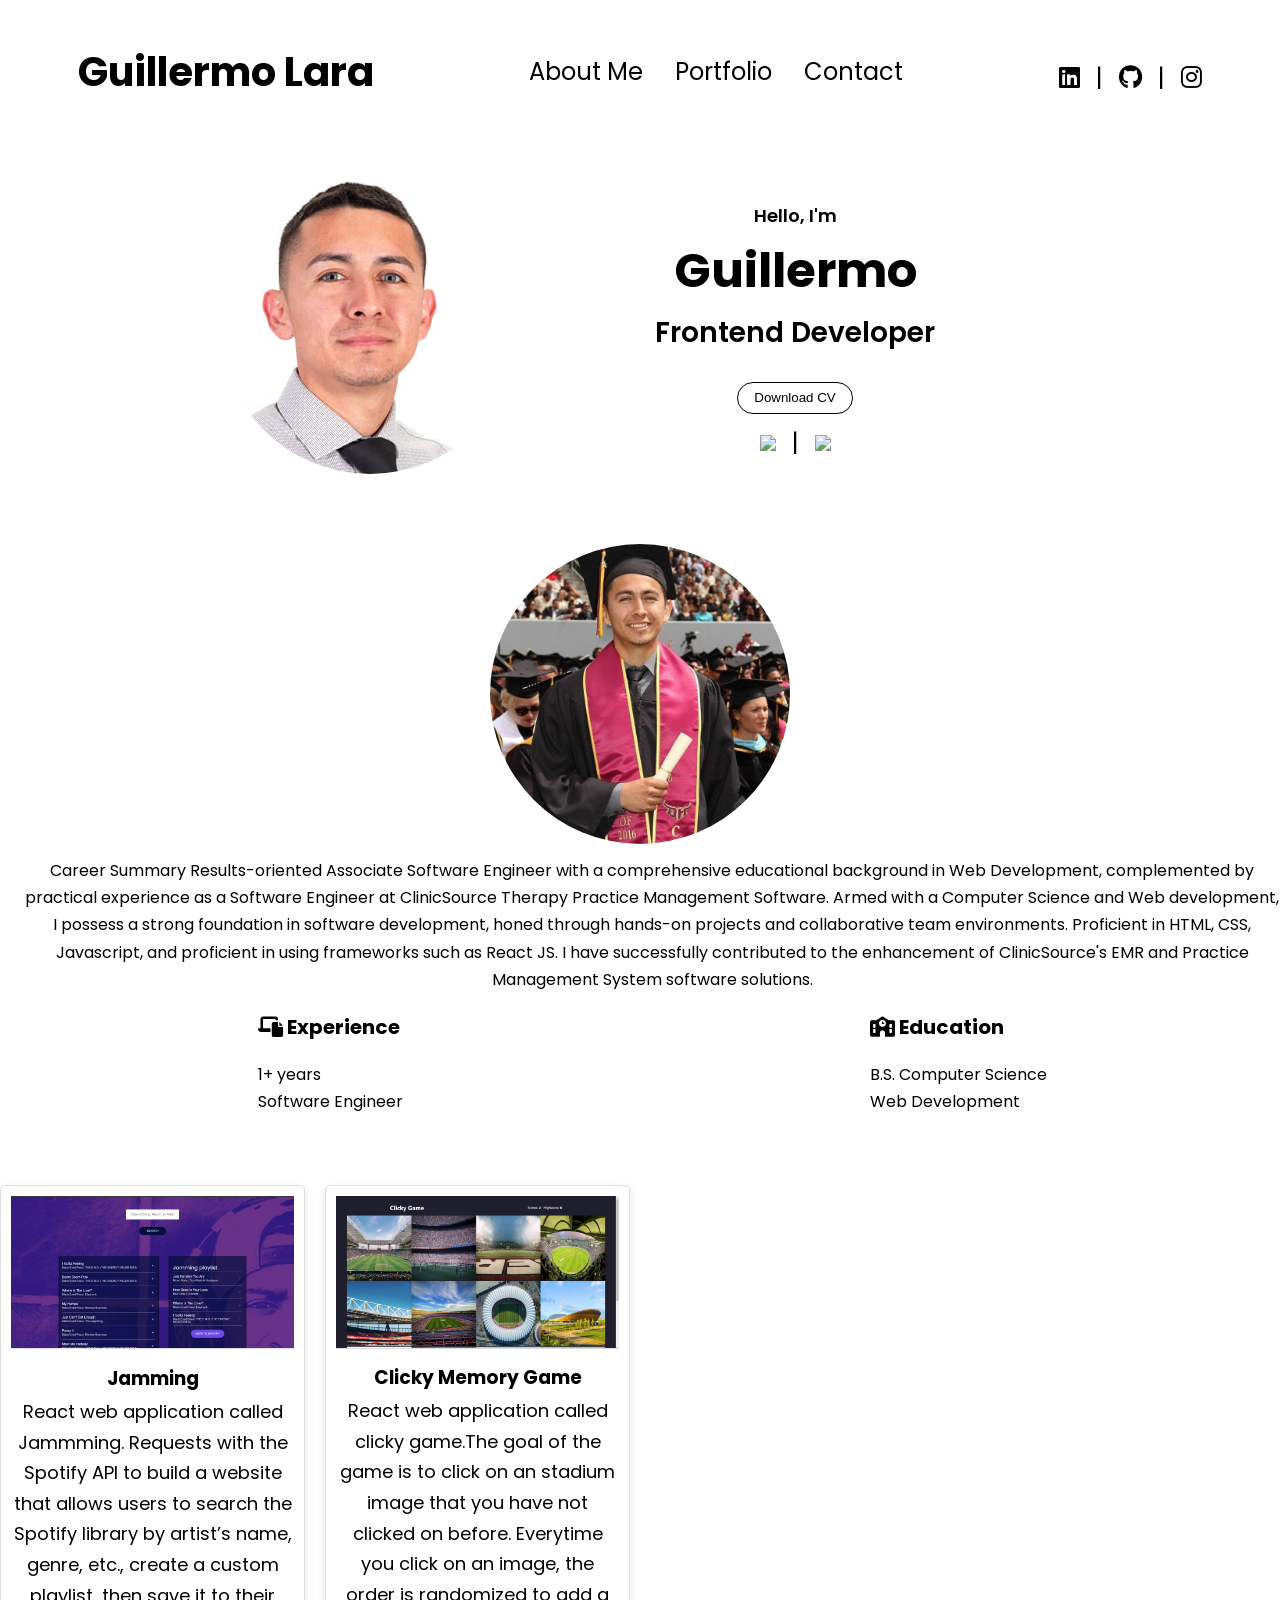
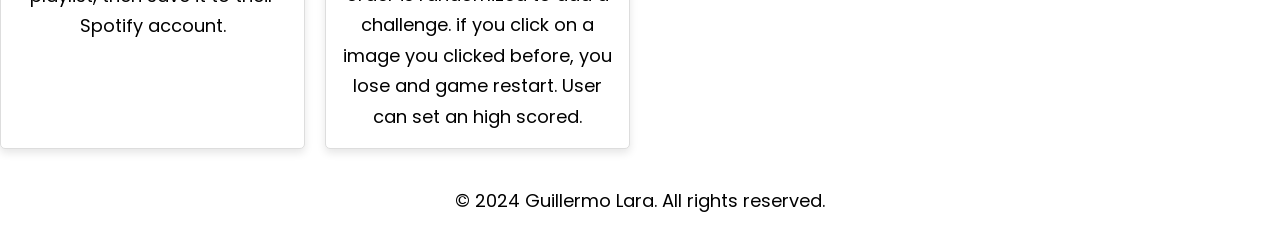
==== index.html @ 1281db56 "added portfolio page to index" ====
<!doctype html>
<html lang="en">
  <head>
    <meta charset="UTF-8" />
    <meta name="viewport" content="width=device-width, initial-scale=1.0" />
    <link rel="preconnect" href="https://fonts.googleapis.com" />
    <link rel="preconnect" href="https://fonts.gstatic.com" crossorigin />
    <link
      href="https://fonts.googleapis.com/css2?family=Poppins:wght@300;400;600;700&display=swap"
      rel="stylesheet"
    />
    <link
      rel="stylesheet"
      href="https://cdnjs.cloudflare.com/ajax/libs/font-awesome/6.7.2/css/all.min.css"
    />

    <link
      href="https://fonts.googleapis.com/css?family=Great+Vibes&display=swap"
      rel="stylesheet"
    />
    <link rel="stylesheet" href="/style.css" />
    <title>Document</title>
  </head>
  <body>
    <nav id="desktop-nav">
      <div class="navbar-brand">
        <a href="index.html"> Guillermo Lara </a>
      </div>

      <ul class="nav-links">
        <li>
          <a href="/aboutme.html">About Me</a>
        </li>
        <li>
          <a href="/portfolio.html">Portfolio</a>
        </li>
        <li>
          <a href="/contact.html">Contact</a>
        </li>
      </ul>
      <div class="social-icons">
        <a href="https://www.linkedin.com/in/grlara9/">
          <i class="fa-brands fa-linkedin"></i>
        </a>
        |
        <a href="https://github.com/grlara9">
          <i class="fa-brands fa-github"></i>
        </a>
        |
        <a href="https://www.instagram.com/grlara9/">
          <i class="fa-brands fa-instagram"></i>
        </a>
      </div>
    </nav>
    <!-- Hamburger Menu -->
    <nav id="hamburger-nav">
      <div class="navbar-brand">Guillermo Lara</div>
      <div class="hamburger-menu">
        <div type="button" class="hamburger-icon" id="menu-btn">
          <span></span>
          <span></span>
          <span></span>
        </div>
        <ul class="menu-links" id="menu">
          <li>
            <a href="/aboutme.html">About Me</a>
          </li>
          <li>
            <a href="/portfolio.html">Portfolio</a>
          </li>
          <li>
            <a href="/contact.html">Contact</a>
          </li>
        </ul>
      </div>
    </nav>
    <section class="container-grid-col">
      <div class="profile">
        <img src="./images/guillermo.jpg" alt="memo" />
      </div>
      <div class="section__text">
        <p class="section__text__p1">Hello, I'm</p>
        <h1 class="title">Guillermo</h1>
        <p class="section__text__p2">Frontend Developer</p>
        <div class="btn-container">
          <button
            class="btn btn-dark-outline"
            onclick="
              window.open('./assets/Guillermo Lara_Software Engineer (1).pdf')
            "
          >
            Download CV
          </button>
        </div>
        <div class="social-icons">
          <a href="https://www.linkedin.com/in/grlara9/">
            <img
              src="https://img.icons8.com/color/48/000000/linkedin-circled--v1.png"
            />
          </a>
          |
          <a href="https://github.com/grlara9">
            <img src="https://img.icons8.com/color/48/000000/github--v1.png" />
          </a>
        </div>
      </div>
    </section>
    <section id="aboutme">
      <div class="profile">
        <img src="/images/guillermo2.jpg" alt="my profile picture" />
      </div>

      <div class="detail-container">
        <div class="box-text">
          <p class="text-sm">
            Career Summary Results-oriented Associate Software Engineer with a
            comprehensive educational background in Web Development,
            complemented by practical experience as a Software Engineer at
            ClinicSource Therapy Practice Management Software. Armed with a
            Computer Science and Web development, I possess a strong foundation
            in software development, honed through hands-on projects and
            collaborative team environments. Proficient in HTML, CSS,
            Javascript, and proficient in using frameworks such as React JS. I
            have successfully contributed to the enhancement of ClinicSource's
            EMR and Practice Management System software solutions.<br />
          </p>
        </div>
        <div class="about-containers">
          <div class="details-container">
            <h3 class="text-md">
              <i class="fa-solid fa-laptop-file"></i>&nbsp;Experience
            </h3>
            <p class="text-sm">1+ years <br />Software Engineer</p>
          </div>
          <div class="details-container">
            <h3 class="text-md">
              <i class="fa-solid fa-school"></i>&nbsp;Education
            </h3>
            <p class="text-sm">B.S. Computer Science<br />Web Development</p>
          </div>
        </div>
      </div>
    </section>
    <section id="portfolio">
      <div class="project-grid-col">
        <div class="project">
          <a href="https://jamming-musicplayer.netlify.app/"
            ><img src="./images/jamming.png" alt="Project 1 Image"
          /></a>
          <h3>Jamming</h3>
          <p>
            React web application called Jammming. Requests with the Spotify API
            to build a website that allows users to search the Spotify library
            by artist’s name, genre, etc., create a custom playlist, then save
            it to their Spotify account.
          </p>
        </div>
        <div class="project">
          <a href="https://stadium-clicky-game.netlify.app/"
            ><img src="./images/clicky game.png" alt="Project 2 Image"
          /></a>
          <h3>Clicky Memory Game</h3>
          <p>
            React web application called clicky game.The goal of the game is to
            click on an stadium image that you have not clicked on before.
            Everytime you click on an image, the order is randomized to add a
            challenge. if you click on a image you clicked before, you lose and
            game restart. User can set an high scored.
          </p>
        </div>
      </div>
    </section>
    <section id="contact"></section>

    <footer class="footer">
      <div class="footer-container">
        <p>© 2024 Guillermo Lara. All rights reserved.</p>
      </div>
    </footer>

    <script src="/javascript/scripts.js"></script>
  </body>
</html>
---- style.css ----
@import url("https://fonts.googleapis.com/css2?family=Open+Sans:wght@400;600;700&display=swap");

:root {
  --color-primary: #006241;
  --color-secondary: #d50032;
  --color-extra: #d4e9e2;
}

* {
  box-sizing: border-box;
  margin: 0;
  padding: 0;
}

html,
body {
  font-family: "Poppins", sans-serif;
  line-height: 1.4;
  color: #000;
  height: 100%;
}

a {
  color: #000;
}

ul {
  list-style: none;
}

p {
  margin: 5px 0;
  line-height: 1.7;
  font-size: 18px;
}

section a {
  color: #fff;
}

/* Navbar */
nav {
  display: flex;
  justify-content: space-around;
  align-items: center;
  height: 16vh;
}

.navbar-brand {
  font-weight: bold;
  font-size: 2.5rem;
}

.nav-links {
  display: flex;
  align-items: center;
  gap: 2rem;
  font-size: 1.5rem;
}

a {
  text-decoration: none;
}

a:hover {
  color: var(--color-primary);
}

.social-icons {
  font-size: 1.5rem;
  gap: 1rem;
}

/*Hamburger menu*/
#hamburger-nav {
  display: none;
}

.hamburger-menu {
  position: relative;
  display: inline-block;
}

.hamburger-icon {
  display: flex;
  flex-direction: column;
  justify-content: space-between;
  height: 24px;
  width: 30px;
  cursor: pointer;
}

.hamburger-icon span {
  width: 100%;
  height: 2px;
  background-color: black;
  transition: all 0.3 ease-in-out;
}

.menu-links {
  position: absolute;
  top: 100%;
  right: 0;
  background-color: white;
  width: fit-content;
  max-height: 0;
  overflow: hidden;
  transition: all 0.3 ease-in-out;
}

.menu-links a {
  display: block;
  padding: 10px;
  text-align: center;
  font-size: 1.5rem;
  color: black;
  text-decoration: none;
  transition: all 0.3 ease-in-out;
}

.menu-links li {
  list-style: none;
}

.menu-links.open {
  max-height: 300px;
}

.hamburger-icon.open span:first-child {
  transform: rotate(45deg) translate(10px, 5px);
}

.hamburger-icon.open span:nth-child(2) {
  opacity: 0;
}

.hamburger-icon.open span:last-child {
  transform: rotate(-45deg) translate(10px, -5px);
}

.hamburger-icon span:first-child {
  transform: none;
}

.hamburger-icon span:first-child {
  opacity: 1;
}

.hamburger-icon span:first-child {
  transform: none;
}

.no-scroll {
  overflow: hidden;
}

/* Box */
.box {
  margin-bottom: 30px;
}

.box-text {
  text-align: center;
}

section {
  padding-top: 32px;
}

.profile {
  text-align: center;
  display: flex;
  align-items: center;
}

.profile img {
  width: 300px;
  height: 300px;
  border-radius: 100%;
  margin: 0 auto;
  margin-bottom: 8px;
}

/* Grid Styles */
.container-grid-col {
  display: grid;
  grid-template-columns: 1fr 2fr;
  gap: 10px;
  max-width: 900px;
  margin: 0 auto;
  padding: 30px;
}

.project-grid-col {
  display: grid;
  grid-template-columns: repeat(auto-fill, minmax(250px, 1fr));
  gap: 20px;
  justify-items: center;
  margin-top: 18px;
}

.social-icons {
  display: flex;
  justify-content: center;
  align-items: center;
  margin-top: 12px;
}

/* Buttons */
.btn {
  cursor: pointer;
  display: inline-block;
  background: none;
  border: 1px #000 solid;
  border-radius: 50px;
  padding: 7px 16px;
  line-height: 1.2;
  text-align: center;
  text-decoration: none;
}

.btn-dark-outline {
  border-color: #000;
  color: #000;
}

.btn-dark-outline:hover,
.btn-light-outline:hover {
  background-color: rgba(0, 0, 0, 0.06);
}

.btn-light-outline {
  border-color: #fff;
  color: #fff;
}

.btn-dark {
  background-color: #000;
  color: #fff;
}

.btn-dark:hover {
  background-color: #333;
}

/* Text Styling */
.text-center {
  text-align: center;
}

.text-xl {
  font-size: 50px;
  letter-spacing: 2px;
  font-weight: 600;
  margin-bottom: 16px;
}

.text-lg {
  font-size: 30px;
  margin-bottom: 16px;
}

.text-md {
  font-size: 20px;
  margin-bottom: 20px;
}

.text-sm {
  font-size: 16px;
  margin-bottom: 20px;
}
/*landing page*/
.section__text {
  align-self: center;
  text-align: center;
}

.section__text p {
  font-weight: 600;
}

.section__text__p1 {
  text-align: center;
}

.section__text__p2 {
  font-size: 1.75rem;
  margin-bottom: 1rem;
}

.title {
  font-size: 3rem;
  text-align: center;
}

/*aboutme */
.detail-container {
  display: flex;
  flex-direction: column;
  padding-left: 24px;
}

.about-containers,
.about-details-container {
  display: flex;
  justify-content: space-around;
}

.contact {
  flex-direction: column;
  justify-content: center;
  align-items: center;
}
.contact {
  display: flex;
  justify-content: center;
  flex-direction: column;
  height: 70vh;
}

.contact-info-upper-container {
  display: flex;
  justify-content: center;

  border: rgb(53, 53, 53) 0.1rem solid;
  border-color: rgb(163, 163, 163);
  background: (250, 250, 250);
  margin: 2rem auto;
  padding: 0.5rem;
}

.contact-info-container {
  display: flex;
  align-items: center;
  justify-content: center;
  gap: 0.5rem;
  margin-left: 12px;
}

.contact-info-container p a {
  color: #000;
}

.contact-info-container i {
  font-size: 24px;
}

/*portfolio section*/
.project {
  border: 1px solid #ddd;
  border-radius: 5px;
  overflow: hidden;
  padding: 10px;
  text-align: center;
  background-color: #fff;
  box-shadow: 0 4px 8px rgba(0, 0, 0, 0.1);
}

.project img {
  max-width: 100%;
  height: auto;
  border-bottom: 1px solid #ddd;
  margin-bottom: 10px;
}

button {
  margin-top: 10px;
}

footer {
  text-align: center;
}

.footer-container {
  width: 100%;
  max-width: 1440px;
  margin: 0 auto;
  padding: 0 30px 30px;
}

.social {
  display: flex;
  justify-content: center;
  align-items: center;
  margin: 8px 0;
}

@media (max-width: 1220px) {
  .text-xl {
    font-size: 30px;
  }

  .text-lg {
    font-size: 25px;
  }

  .text-md {
    font-size: 19px;
  }

  .text-sm {
    font-size: 14px;
  }
}
@media (max-width: 968px) {
  .aboutme__image {
    margin: 0 auto;
  }

  .container-grid-col {
    grid-template-columns: 1fr;
  }
  .box-text {
    flex-direction: column;
  }
  .about-containers {
    display: flex;
    flex-direction: column;
    width: 100%;
    text-align: center;
  }

  .text-md {
    font-size: 28px;
  }

  .text-sm {
    font-size: 19px;
  }
  .contact-info-upper-container {
    display: flex;
    flex-direction: column;
  }
  #desktop-nav {
    display: none;
  }
  .social-icons {
    display: none;
  }
  #hamburger-nav {
    display: flex;
  }
}
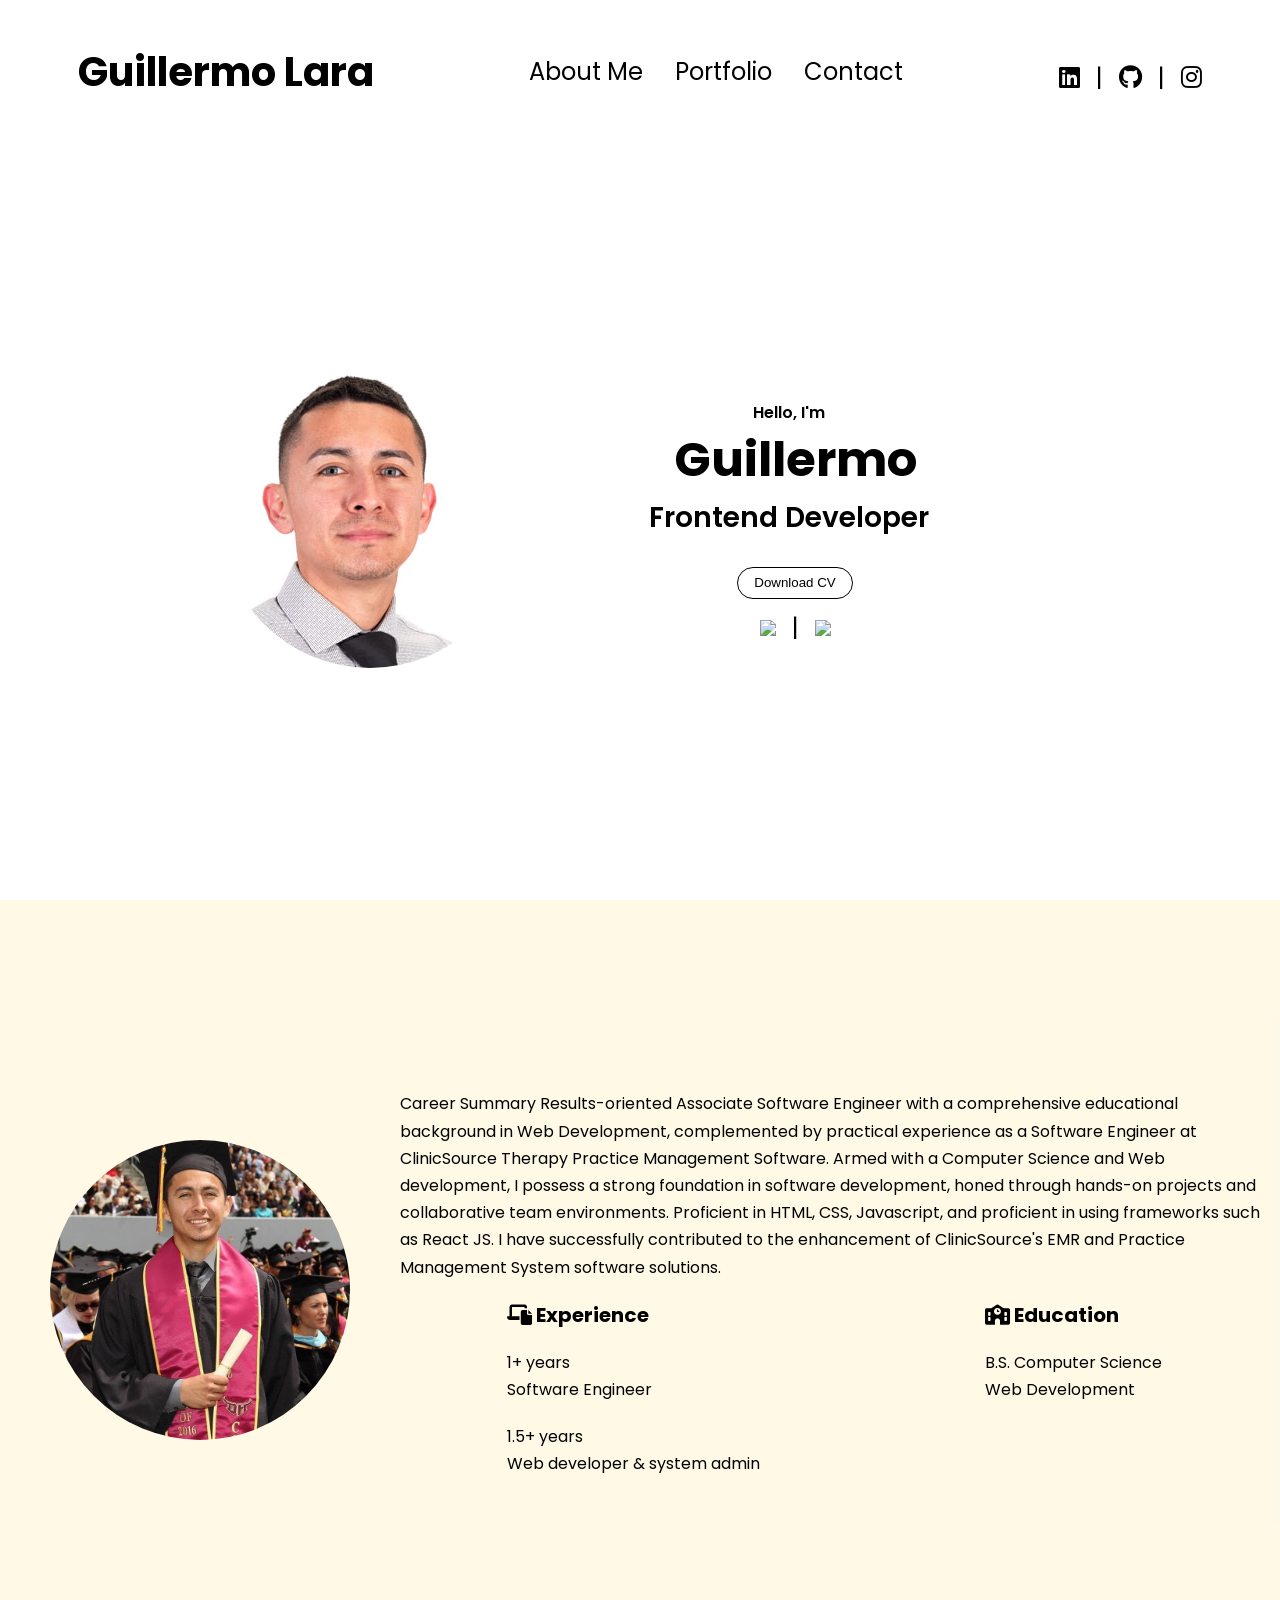
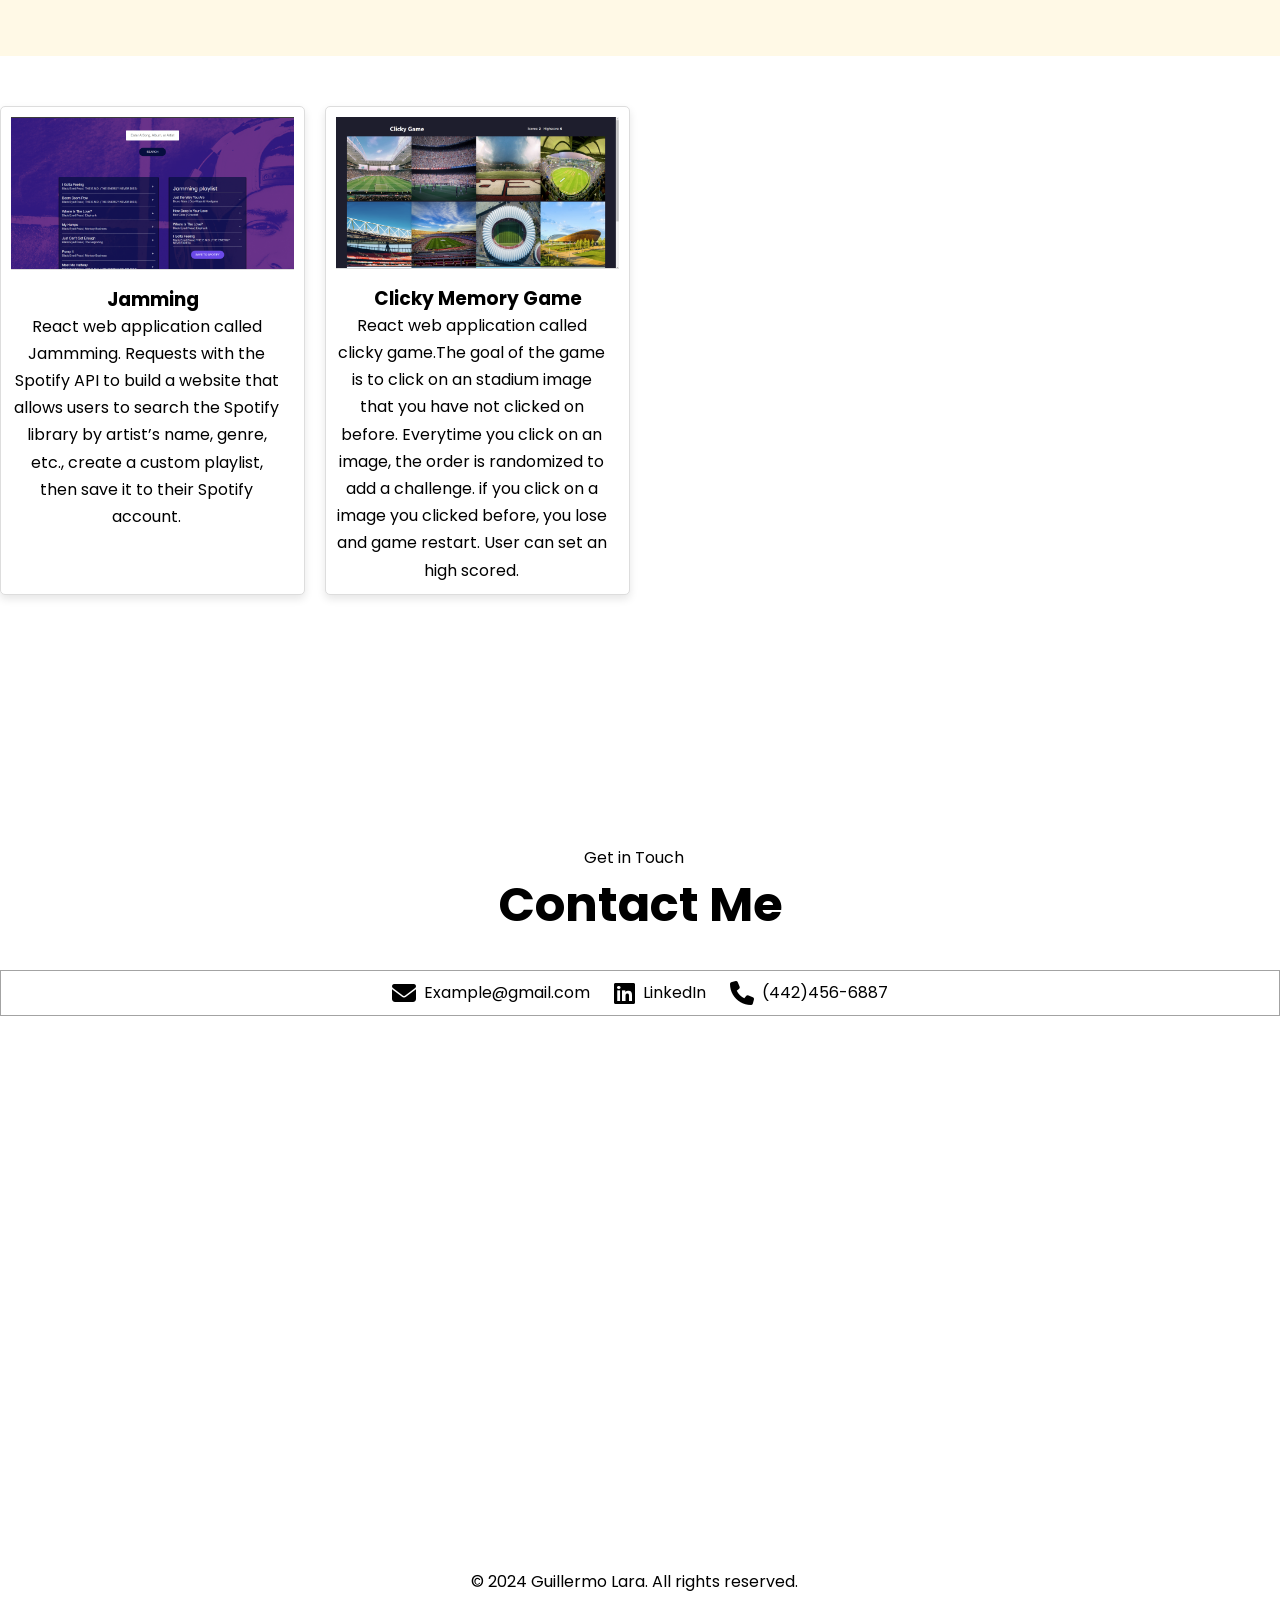
==== commit fac919c9: "fixed aboutme section and styles" ====
--- a/index.html
+++ b/index.html
@@ -24,18 +24,18 @@
   <body>
     <nav id="desktop-nav">
       <div class="navbar-brand">
-        <a href="index.html"> Guillermo Lara </a>
+        <a href="#home"> Guillermo Lara </a>
       </div>
 
       <ul class="nav-links">
         <li>
-          <a href="/aboutme.html">About Me</a>
+          <a href="#aboutme">About Me</a>
         </li>
         <li>
-          <a href="/portfolio.html">Portfolio</a>
+          <a href="#portfolio">Portfolio</a>
         </li>
         <li>
-          <a href="/contact.html">Contact</a>
+          <a href="#contact">Contact</a>
         </li>
       </ul>
       <div class="social-icons">
@@ -63,18 +63,18 @@
         </div>
         <ul class="menu-links" id="menu">
           <li>
-            <a href="/aboutme.html">About Me</a>
+            <a href="#aboutme">About Me</a>
           </li>
           <li>
-            <a href="/portfolio.html">Portfolio</a>
+            <a href="#portfolio">Portfolio</a>
           </li>
           <li>
-            <a href="/contact.html">Contact</a>
+            <a href="#contact">Contact</a>
           </li>
         </ul>
       </div>
     </nav>
-    <section class="container-grid-col">
+    <section id="home" class="container-grid-col">
       <div class="profile">
         <img src="./images/guillermo.jpg" alt="memo" />
       </div>
@@ -111,26 +111,25 @@
       </div>
 
       <div class="detail-container">
-        <div class="box-text">
-          <p class="text-sm">
-            Career Summary Results-oriented Associate Software Engineer with a
-            comprehensive educational background in Web Development,
-            complemented by practical experience as a Software Engineer at
-            ClinicSource Therapy Practice Management Software. Armed with a
-            Computer Science and Web development, I possess a strong foundation
-            in software development, honed through hands-on projects and
-            collaborative team environments. Proficient in HTML, CSS,
-            Javascript, and proficient in using frameworks such as React JS. I
-            have successfully contributed to the enhancement of ClinicSource's
-            EMR and Practice Management System software solutions.<br />
-          </p>
-        </div>
+        <p class="text-sm">
+          Career Summary Results-oriented Associate Software Engineer with a
+          comprehensive educational background in Web Development, complemented
+          by practical experience as a Software Engineer at ClinicSource Therapy
+          Practice Management Software. Armed with a Computer Science and Web
+          development, I possess a strong foundation in software development,
+          honed through hands-on projects and collaborative team environments.
+          Proficient in HTML, CSS, Javascript, and proficient in using
+          frameworks such as React JS. I have successfully contributed to the
+          enhancement of ClinicSource's EMR and Practice Management System
+          software solutions.<br />
+        </p>
         <div class="about-containers">
           <div class="details-container">
             <h3 class="text-md">
               <i class="fa-solid fa-laptop-file"></i>&nbsp;Experience
             </h3>
             <p class="text-sm">1+ years <br />Software Engineer</p>
+            <p class="text-sm">1.5+ years <br />Web developer & system admin</p>
           </div>
           <div class="details-container">
             <h3 class="text-md">
@@ -170,7 +169,24 @@
         </div>
       </div>
     </section>
-    <section id="contact"></section>
+    <section id="contact">
+      <p class="section__text__p1">Get in Touch</p>
+      <h1 class="title">Contact Me</h1>
+      <div class="contact-info-upper-container">
+        <div class="contact-info-container">
+          <i class="fa-solid fa-envelope"></i>
+          <p><a href="mailto:examplemail@gmail.com">Example@gmail.com</a></p>
+        </div>
+        <div class="contact-info-container">
+          <i class="fa-brands fa-linkedin"></i>
+          <p><a href="https://www.linkedin.com">LinkedIn</a></p>
+        </div>
+        <div class="contact-info-container">
+          <i class="fa-solid fa-phone"></i>
+          <p>(442)456-6887</p>
+        </div>
+      </div>
+    </section>
 
     <footer class="footer">
       <div class="footer-container">
--- a/style.css
+++ b/style.css
@@ -1,9 +1,8 @@
 @import url("https://fonts.googleapis.com/css2?family=Open+Sans:wght@400;600;700&display=swap");
 
 :root {
-  --color-primary: #006241;
-  --color-secondary: #d50032;
-  --color-extra: #d4e9e2;
+  --color-primary: #fac60f;
+  --color-secondary: #fac60f1a;
 }
 
 * {
@@ -29,9 +28,8 @@
 }
 
 p {
-  margin: 5px 0;
+  margin-right: 12px;
   line-height: 1.7;
-  font-size: 18px;
 }
 
 section a {
@@ -165,6 +163,8 @@
 
 section {
   padding-top: 32px;
+  height: 84vh;
+  min-height: fit-content;
 }
 
 .profile {
@@ -294,10 +294,16 @@
 }
 
 /*aboutme */
+#aboutme {
+  background-color: var(--color-secondary);
+  display: grid;
+  grid-template-columns: 400px 1fr;
+  align-items: center;
+  justify-content: center;
+}
 .detail-container {
   display: flex;
   flex-direction: column;
-  padding-left: 24px;
 }
 
 .about-containers,
@@ -410,9 +416,7 @@
   .container-grid-col {
     grid-template-columns: 1fr;
   }
-  .box-text {
-    flex-direction: column;
-  }
+
   .about-containers {
     display: flex;
     flex-direction: column;
@@ -427,6 +431,14 @@
   .text-sm {
     font-size: 19px;
   }
+
+  #aboutme {
+    grid-template-columns: 1fr;
+  }
+
+  p {
+    text-align: center;
+  }
   .contact-info-upper-container {
     display: flex;
     flex-direction: column;
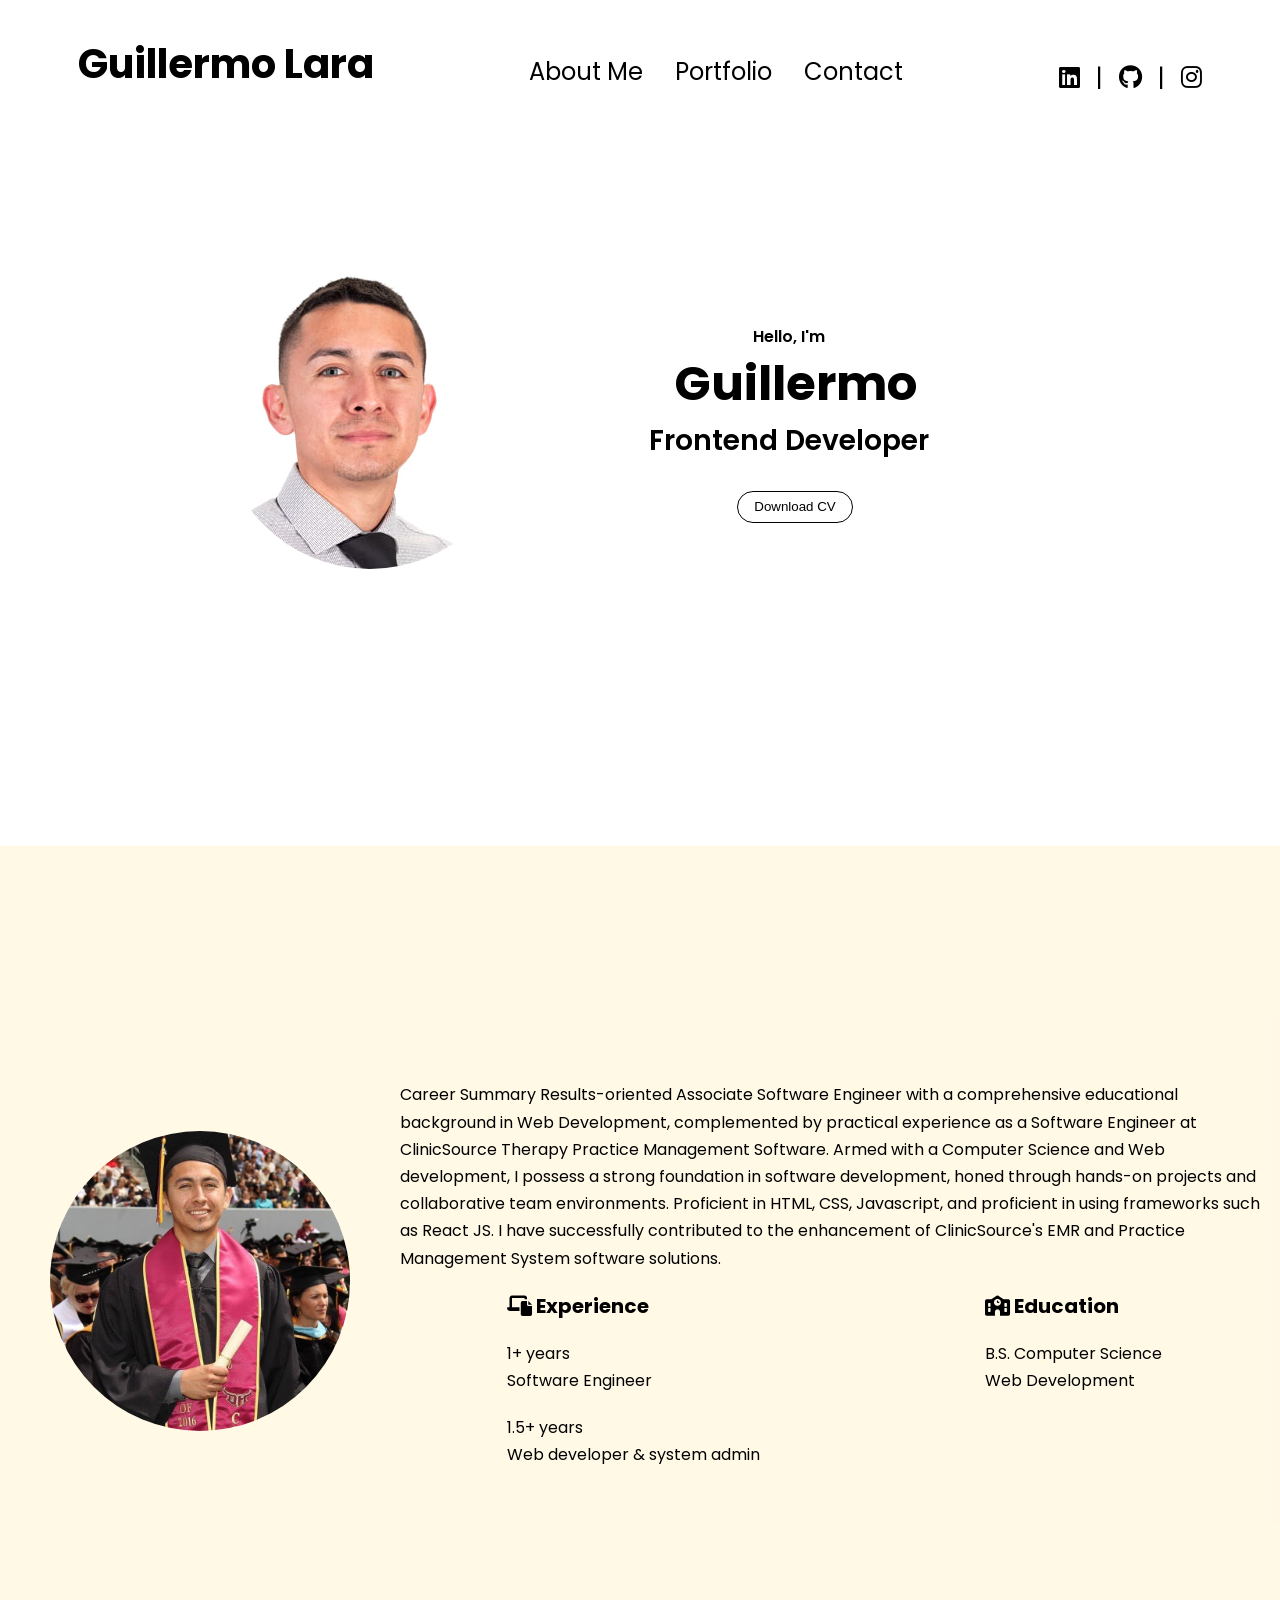
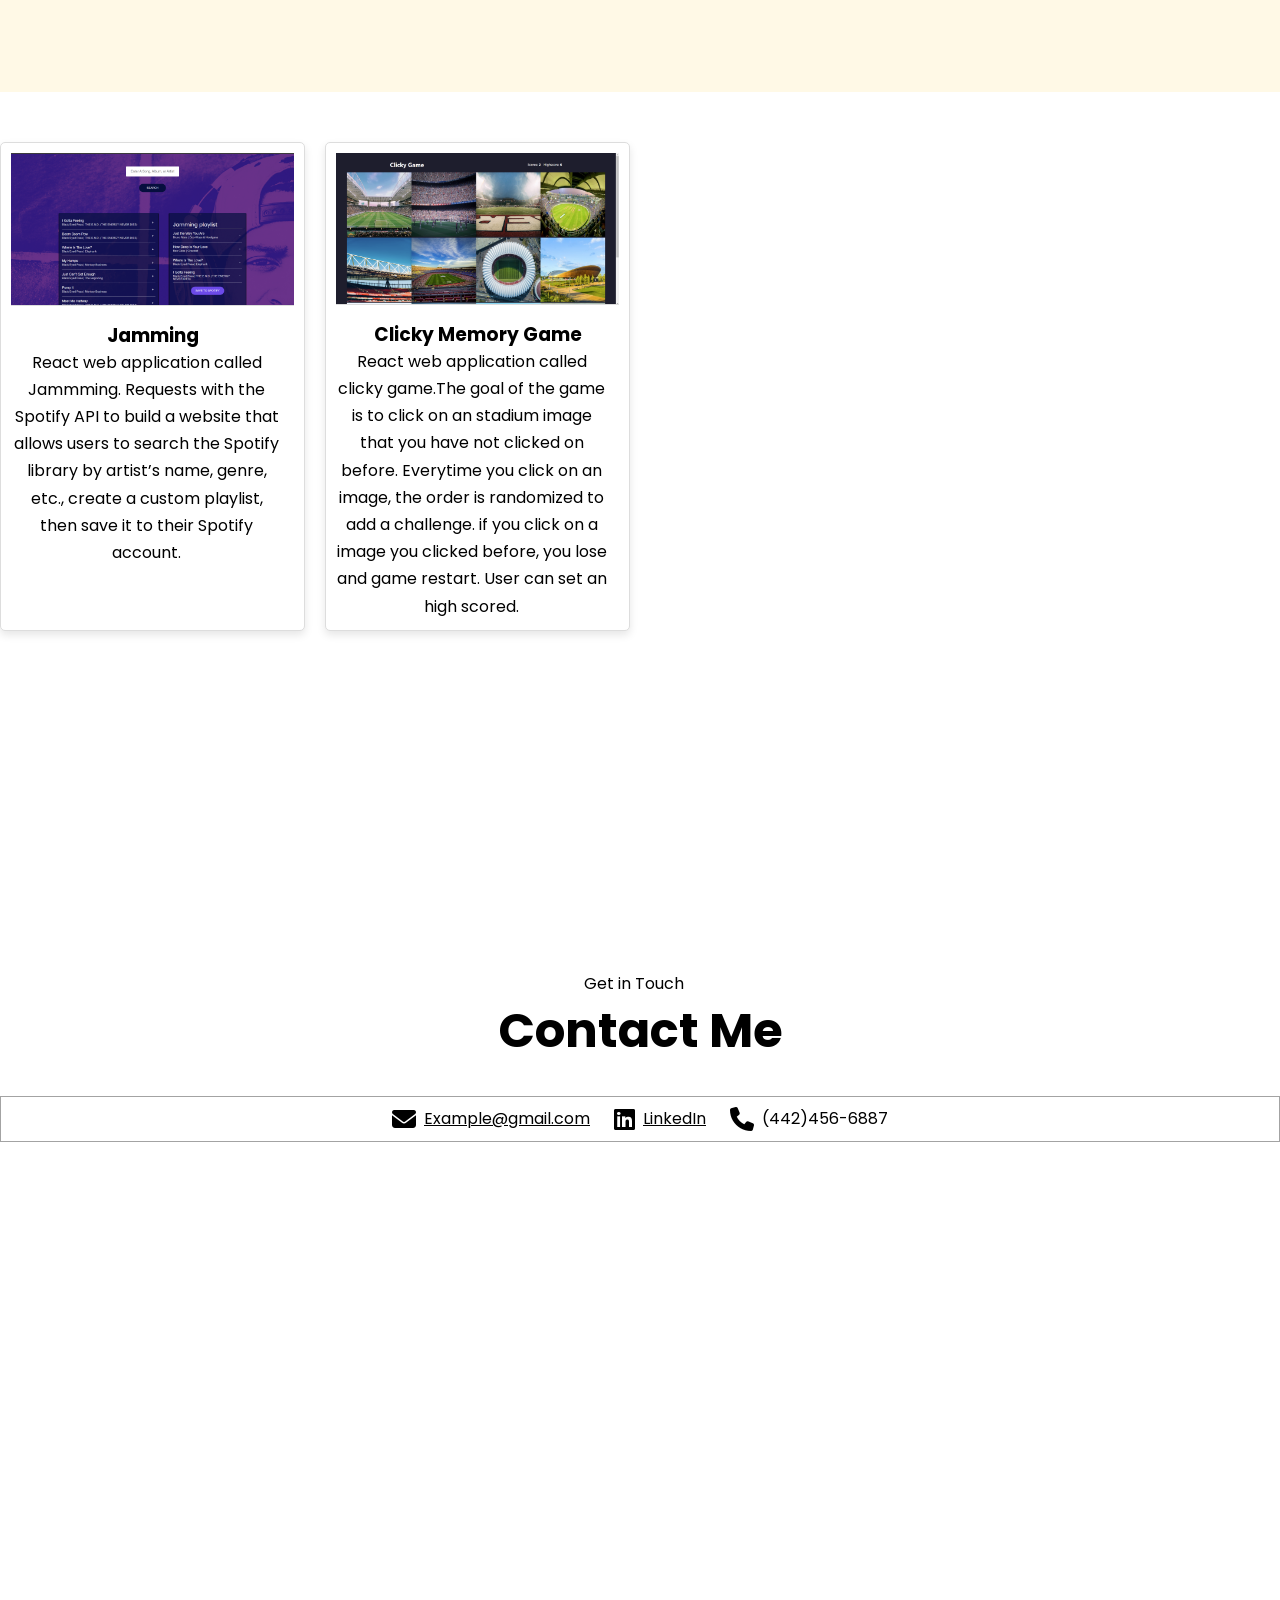
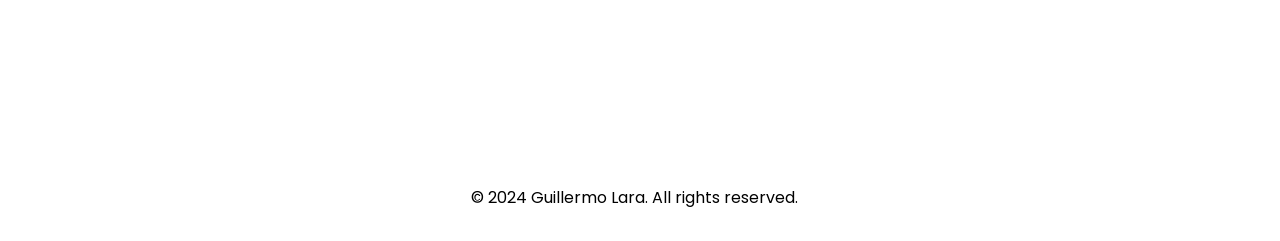
==== commit 8c84265e: "fixed the mobile navigation when user scrolls down nav will change color" ====
--- a/index.html
+++ b/index.html
@@ -23,7 +23,7 @@
   </head>
   <body>
     <nav id="desktop-nav">
-      <div class="navbar-brand">
+      <div class="navbar-brand text-lg">
         <a href="#home"> Guillermo Lara </a>
       </div>
 
@@ -54,7 +54,7 @@
     </nav>
     <!-- Hamburger Menu -->
     <nav id="hamburger-nav">
-      <div class="navbar-brand">Guillermo Lara</div>
+      <div class="navbar-brand"><a href="#home"> Guillermo Lara </a></div>
       <div class="hamburger-menu">
         <div type="button" class="hamburger-icon" id="menu-btn">
           <span></span>
@@ -91,17 +91,6 @@
           >
             Download CV
           </button>
-        </div>
-        <div class="social-icons">
-          <a href="https://www.linkedin.com/in/grlara9/">
-            <img
-              src="https://img.icons8.com/color/48/000000/linkedin-circled--v1.png"
-            />
-          </a>
-          |
-          <a href="https://github.com/grlara9">
-            <img src="https://img.icons8.com/color/48/000000/github--v1.png" />
-          </a>
         </div>
       </div>
     </section>
--- a/style.css
+++ b/style.css
@@ -19,10 +19,6 @@
   height: 100%;
 }
 
-a {
-  color: #000;
-}
-
 ul {
   list-style: none;
 }
@@ -42,11 +38,32 @@
   justify-content: space-around;
   align-items: center;
   height: 16vh;
+  transition: all 0.5s ease;
+  position: fixed;
+  width: 100%;
+  background-color: #ffffff;
+}
+
+nav.sticky {
+  padding: 12px 0;
+  background: var(--color-primary);
 }
 
 .navbar-brand {
   font-weight: bold;
-  font-size: 2.5rem;
+}
+.navbar-brand a {
+  color: #000;
+  text-decoration: none;
+}
+
+.navbar-brand a:hover {
+  color: var(--color-primary);
+  transition: all 0.3s ease;
+}
+
+nav.sticky .navbar-brand a:hover {
+  color: #ffffff;
 }
 
 .nav-links {
@@ -56,12 +73,20 @@
   font-size: 1.5rem;
 }
 
-a {
+.nav-links a {
   text-decoration: none;
-}
-
-a:hover {
+  color: #000;
+}
+
+.nav-links a:hover {
   color: var(--color-primary);
+  text-decoration: underline;
+  text-underline-offset: 8px;
+  transition: all 0.4s ease;
+}
+
+nav.sticky .nav-links a:hover {
+  color: #ffffff;
 }
 
 .social-icons {
@@ -69,9 +94,36 @@
   gap: 1rem;
 }
 
+.social-icons a {
+  color: #000;
+}
+
+.social-icons a:hover {
+  color: var(--color-primary);
+  transition: all 0.4s ease;
+}
+
+nav.sticky .social-icons a:hover {
+  color: #ffffff;
+  transition: all 0.4s ease;
+}
+
 /*Hamburger menu*/
 #hamburger-nav {
   display: none;
+}
+
+nav.sticky #hamburger-nav {
+  background: var(--color-primary);
+}
+
+#hamburger-nav .navbar-brand a {
+  font-size: 2.5rem;
+}
+
+.navbar-brand a:hover {
+  color: var(--color-primary);
+  transition: all 0.3s ease;
 }
 
 .hamburger-menu {
@@ -163,7 +215,7 @@
 
 section {
   padding-top: 32px;
-  height: 84vh;
+  height: 94vh;
   min-height: fit-content;
 }
 
@@ -256,7 +308,7 @@
 }
 
 .text-lg {
-  font-size: 30px;
+  font-size: 2.5rem;
   margin-bottom: 16px;
 }
 
@@ -396,10 +448,6 @@
     font-size: 30px;
   }
 
-  .text-lg {
-    font-size: 25px;
-  }
-
   .text-md {
     font-size: 19px;
   }
@@ -409,6 +457,12 @@
   }
 }
 @media (max-width: 968px) {
+  nav.sticky {
+  }
+  .text-lg {
+    font-size: 1.5rem;
+  }
+
   .aboutme__image {
     margin: 0 auto;
   }
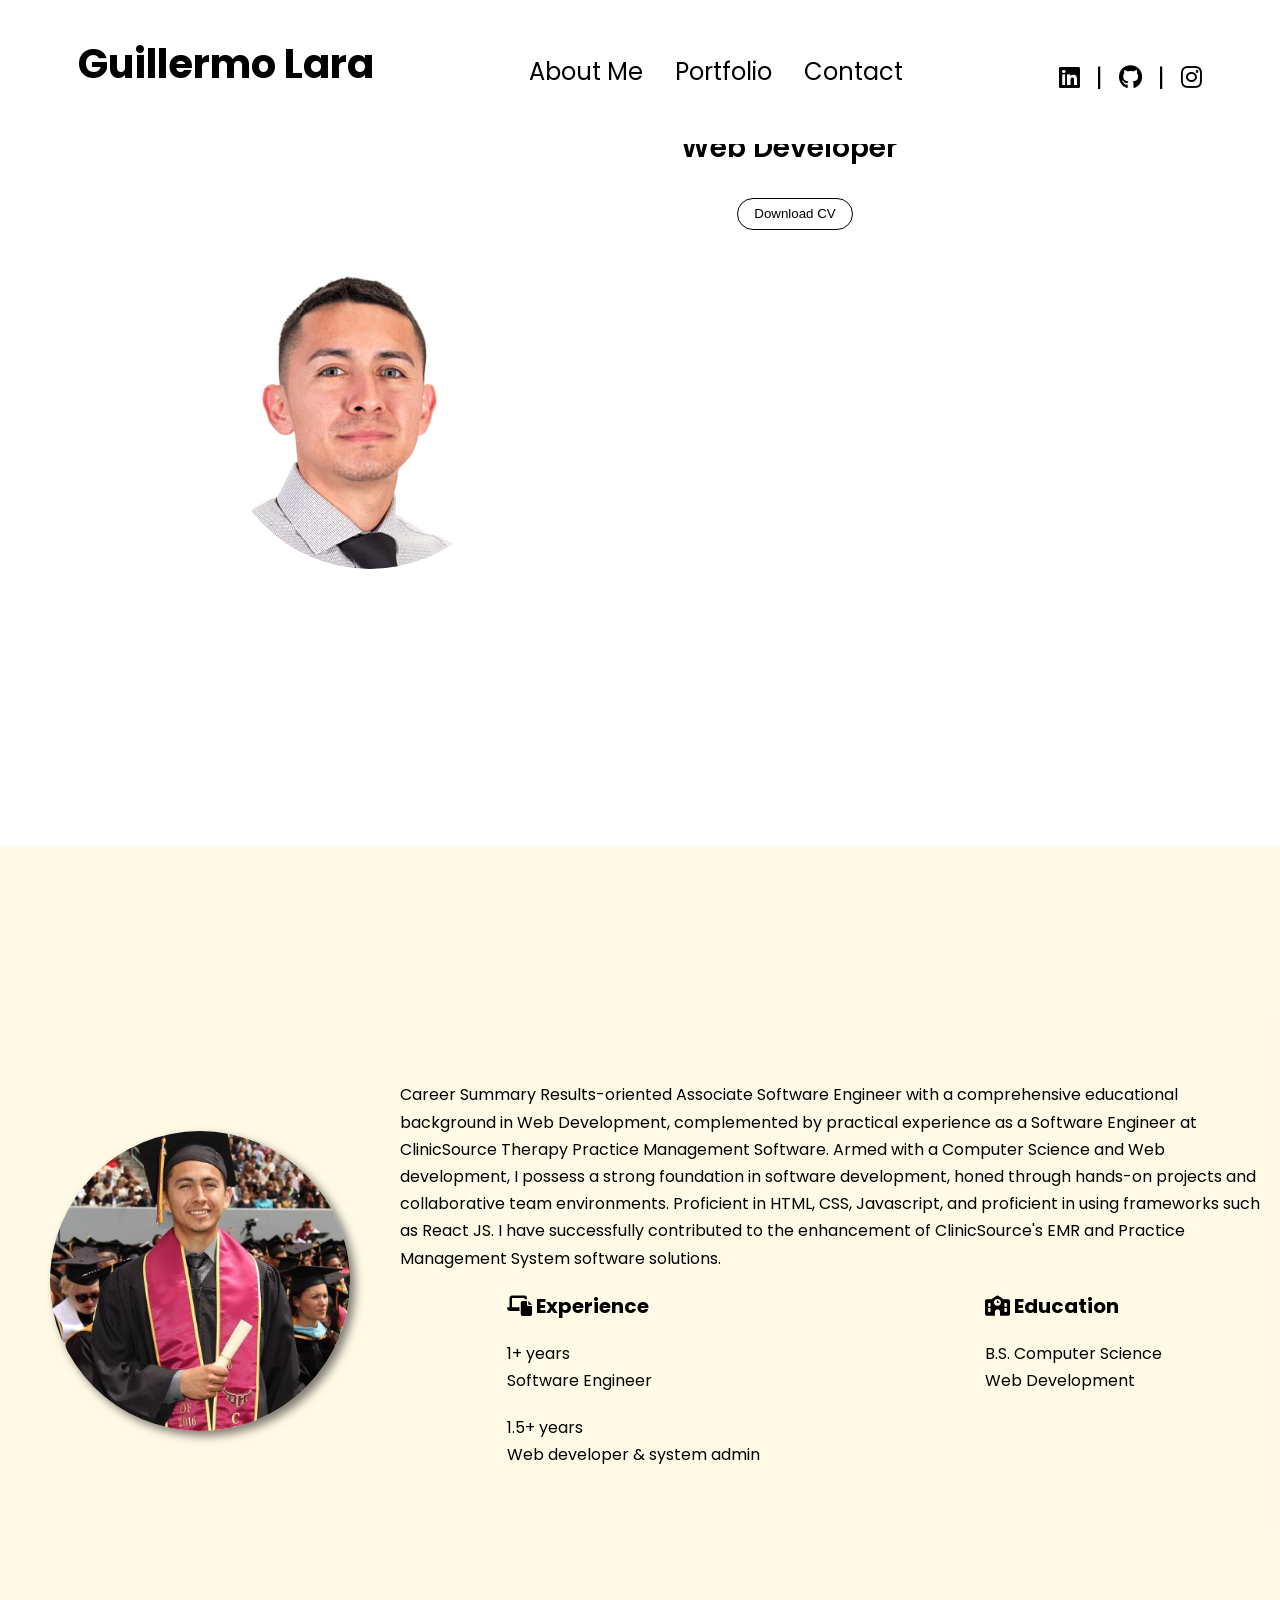
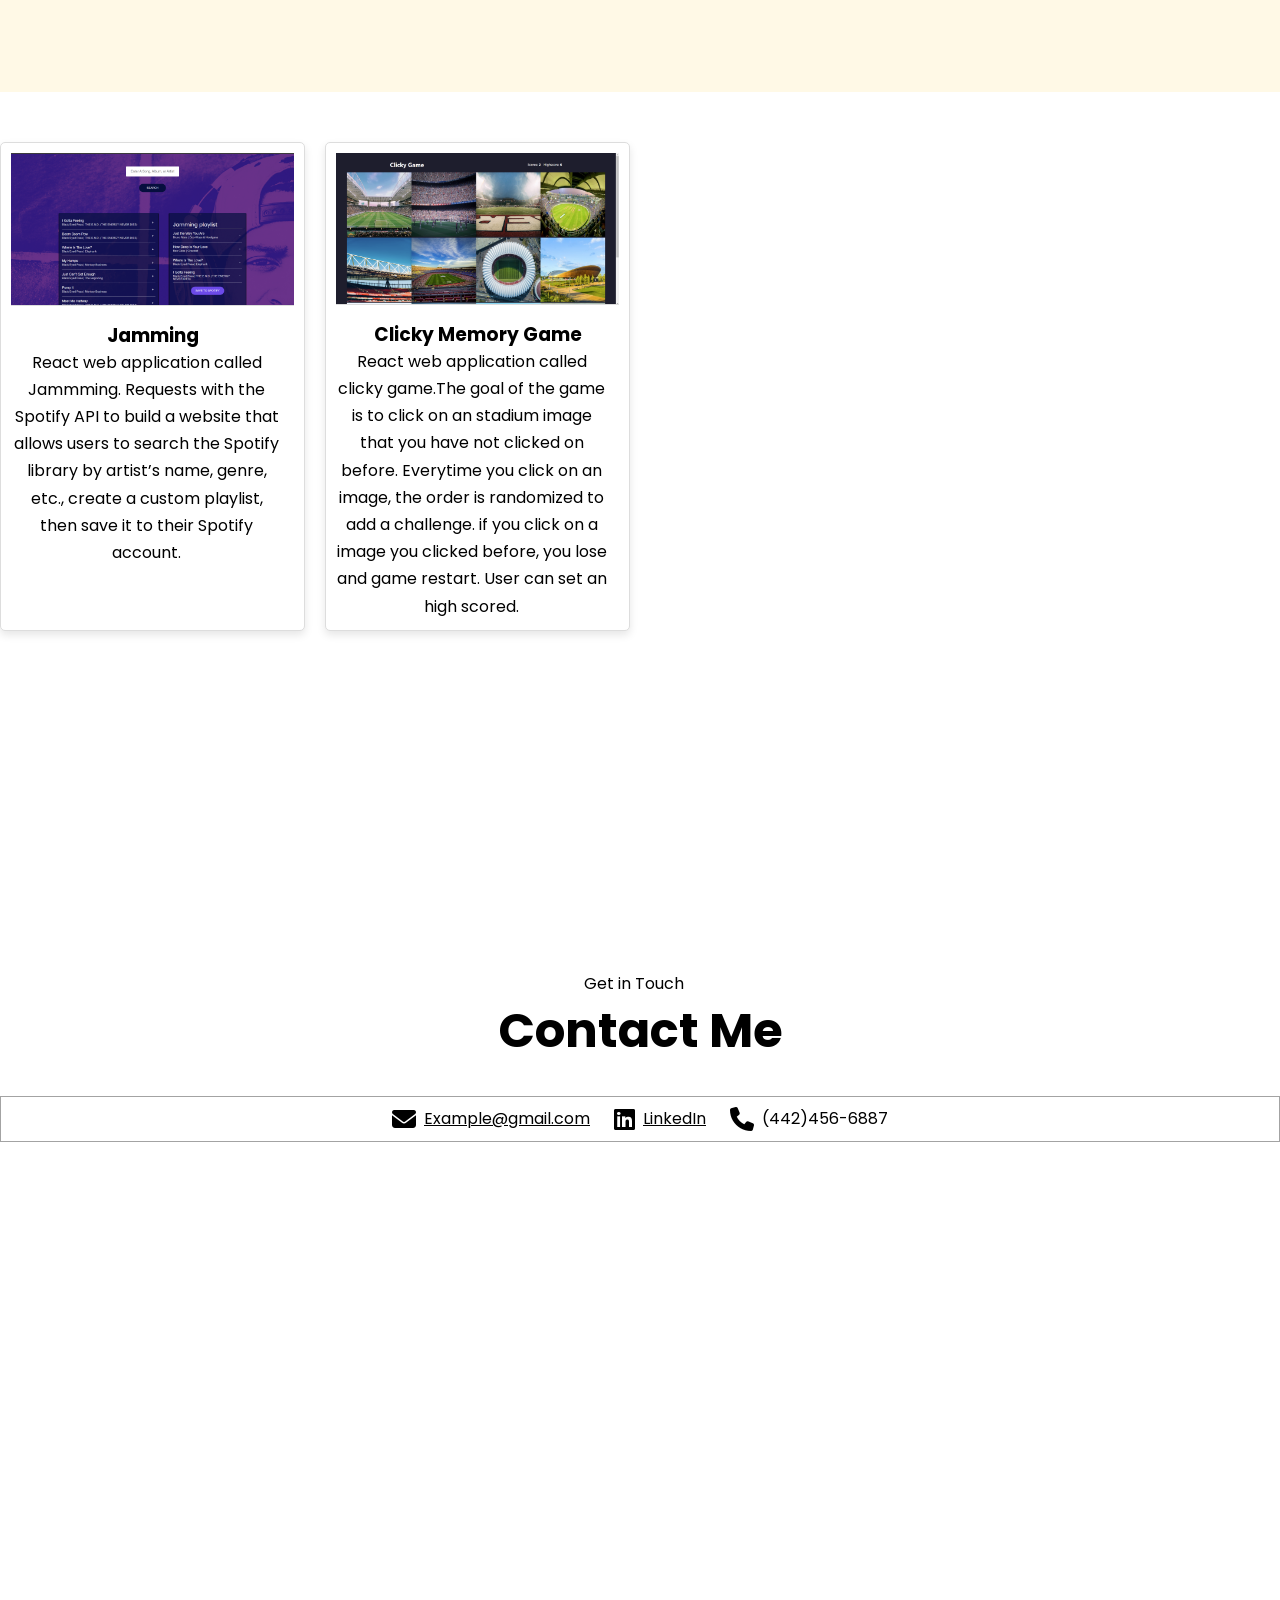
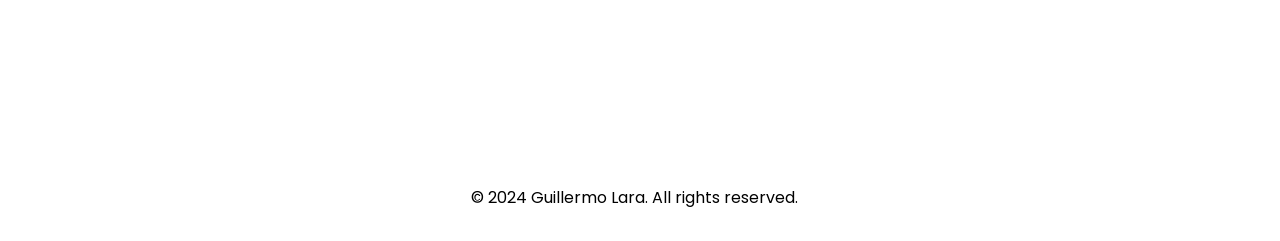
==== commit 8671c865: "updated resume for user to download and update profile section" ====
--- a/index.html
+++ b/index.html
@@ -81,12 +81,12 @@
       <div class="section__text">
         <p class="section__text__p1">Hello, I'm</p>
         <h1 class="title">Guillermo</h1>
-        <p class="section__text__p2">Frontend Developer</p>
+        <p class="section__text__p2">Web Developer</p>
         <div class="btn-container">
           <button
             class="btn btn-dark-outline"
             onclick="
-              window.open('./assets/Guillermo Lara_Software Engineer (1).pdf')
+              window.open('./assets/Guillermo Lara_Software Engineer.docx.pdf')
             "
           >
             Download CV
--- a/style.css
+++ b/style.css
@@ -323,7 +323,6 @@
 }
 /*landing page*/
 .section__text {
-  align-self: center;
   text-align: center;
 }
 
@@ -352,6 +351,10 @@
   grid-template-columns: 400px 1fr;
   align-items: center;
   justify-content: center;
+}
+
+#aboutme img {
+  box-shadow: 5px 5px 10px rgba(0, 0, 0, 0.5);
 }
 .detail-container {
   display: flex;
@@ -457,12 +460,12 @@
   }
 }
 @media (max-width: 968px) {
-  nav.sticky {
-  }
   .text-lg {
     font-size: 1.5rem;
   }
-
+  #home {
+    padding-top: 5rem;
+  }
   .aboutme__image {
     margin: 0 auto;
   }
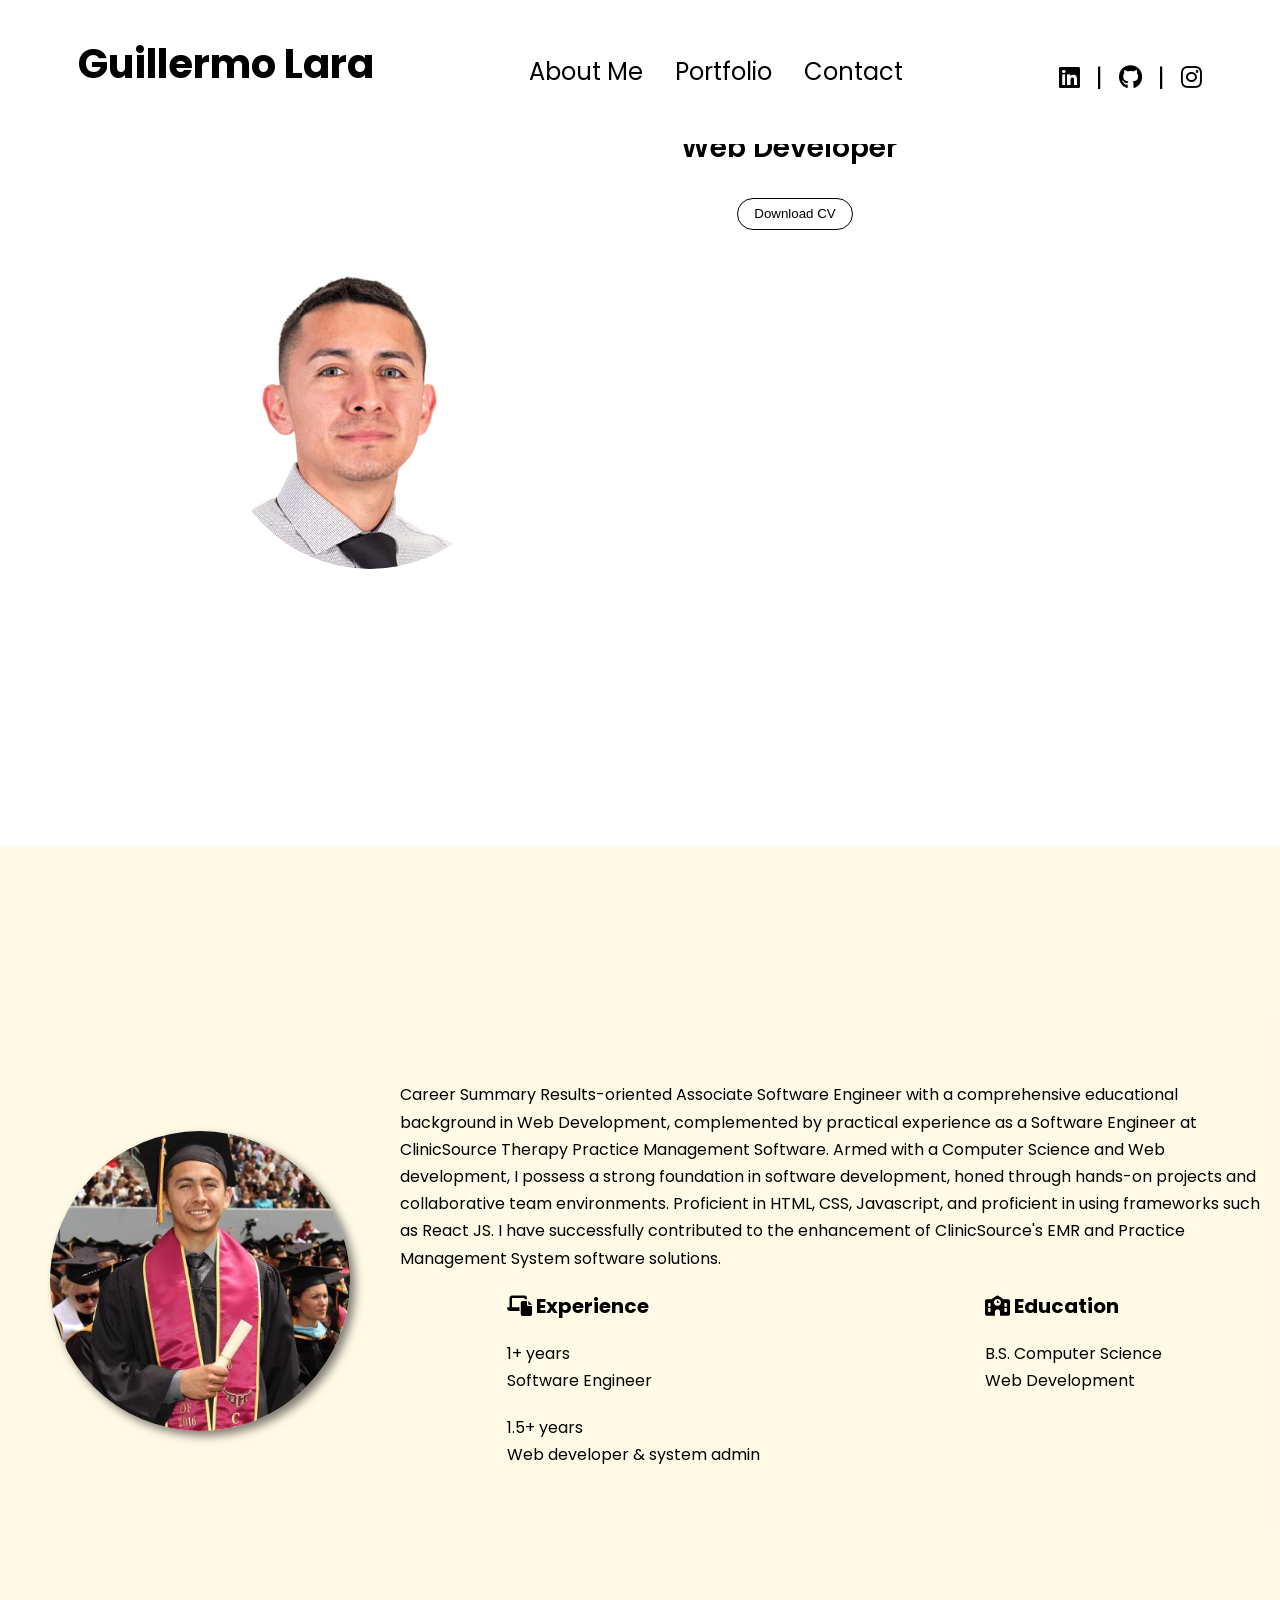
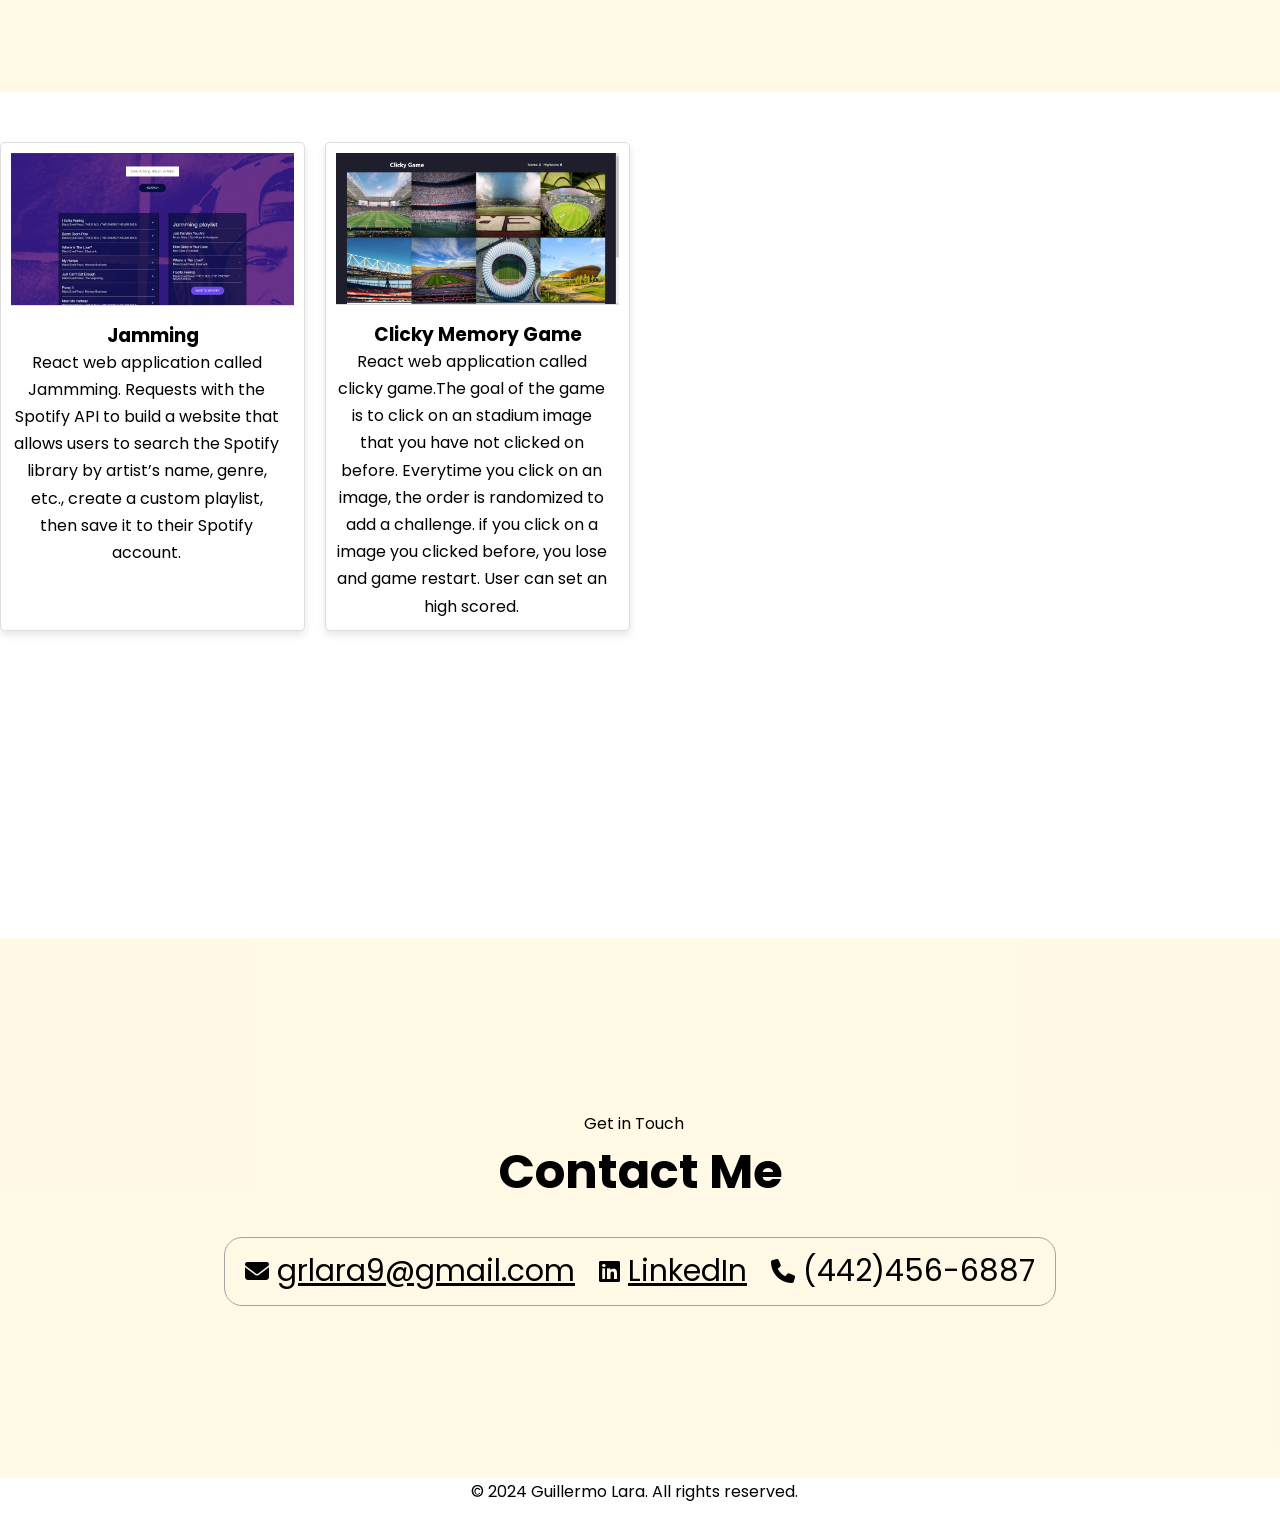
==== commit 50a4a72a: "updated contact info section" ====
--- a/index.html
+++ b/index.html
@@ -164,11 +164,11 @@
       <div class="contact-info-upper-container">
         <div class="contact-info-container">
           <i class="fa-solid fa-envelope"></i>
-          <p><a href="mailto:examplemail@gmail.com">Example@gmail.com</a></p>
+          <p><a href="mailto:grlara9@gmail.com">grlara9@gmail.com</a></p>
         </div>
         <div class="contact-info-container">
           <i class="fa-brands fa-linkedin"></i>
-          <p><a href="https://www.linkedin.com">LinkedIn</a></p>
+          <p><a href="https://www.linkedin.com/in/grlara9/">LinkedIn</a></p>
         </div>
         <div class="contact-info-container">
           <i class="fa-solid fa-phone"></i>
--- a/style.css
+++ b/style.css
@@ -366,23 +366,19 @@
   display: flex;
   justify-content: space-around;
 }
-
-.contact {
-  flex-direction: column;
-  justify-content: center;
-  align-items: center;
-}
-.contact {
+/*Contact Section */
+#contact {
   display: flex;
   justify-content: center;
   flex-direction: column;
-  height: 70vh;
+  height: 60vh;
+  background-color: var(--color-secondary);
 }
 
 .contact-info-upper-container {
   display: flex;
   justify-content: center;
-
+  border-radius: 18px;
   border: rgb(53, 53, 53) 0.1rem solid;
   border-color: rgb(163, 163, 163);
   background: (250, 250, 250);
@@ -396,6 +392,7 @@
   justify-content: center;
   gap: 0.5rem;
   margin-left: 12px;
+  font-size: 30px;
 }
 
 .contact-info-container p a {
@@ -500,6 +497,12 @@
     display: flex;
     flex-direction: column;
   }
+
+  .contact-info-container {
+    justify-content: flex-start;
+    padding: 18px;
+    font-size: 28px;
+  }
   #desktop-nav {
     display: none;
   }
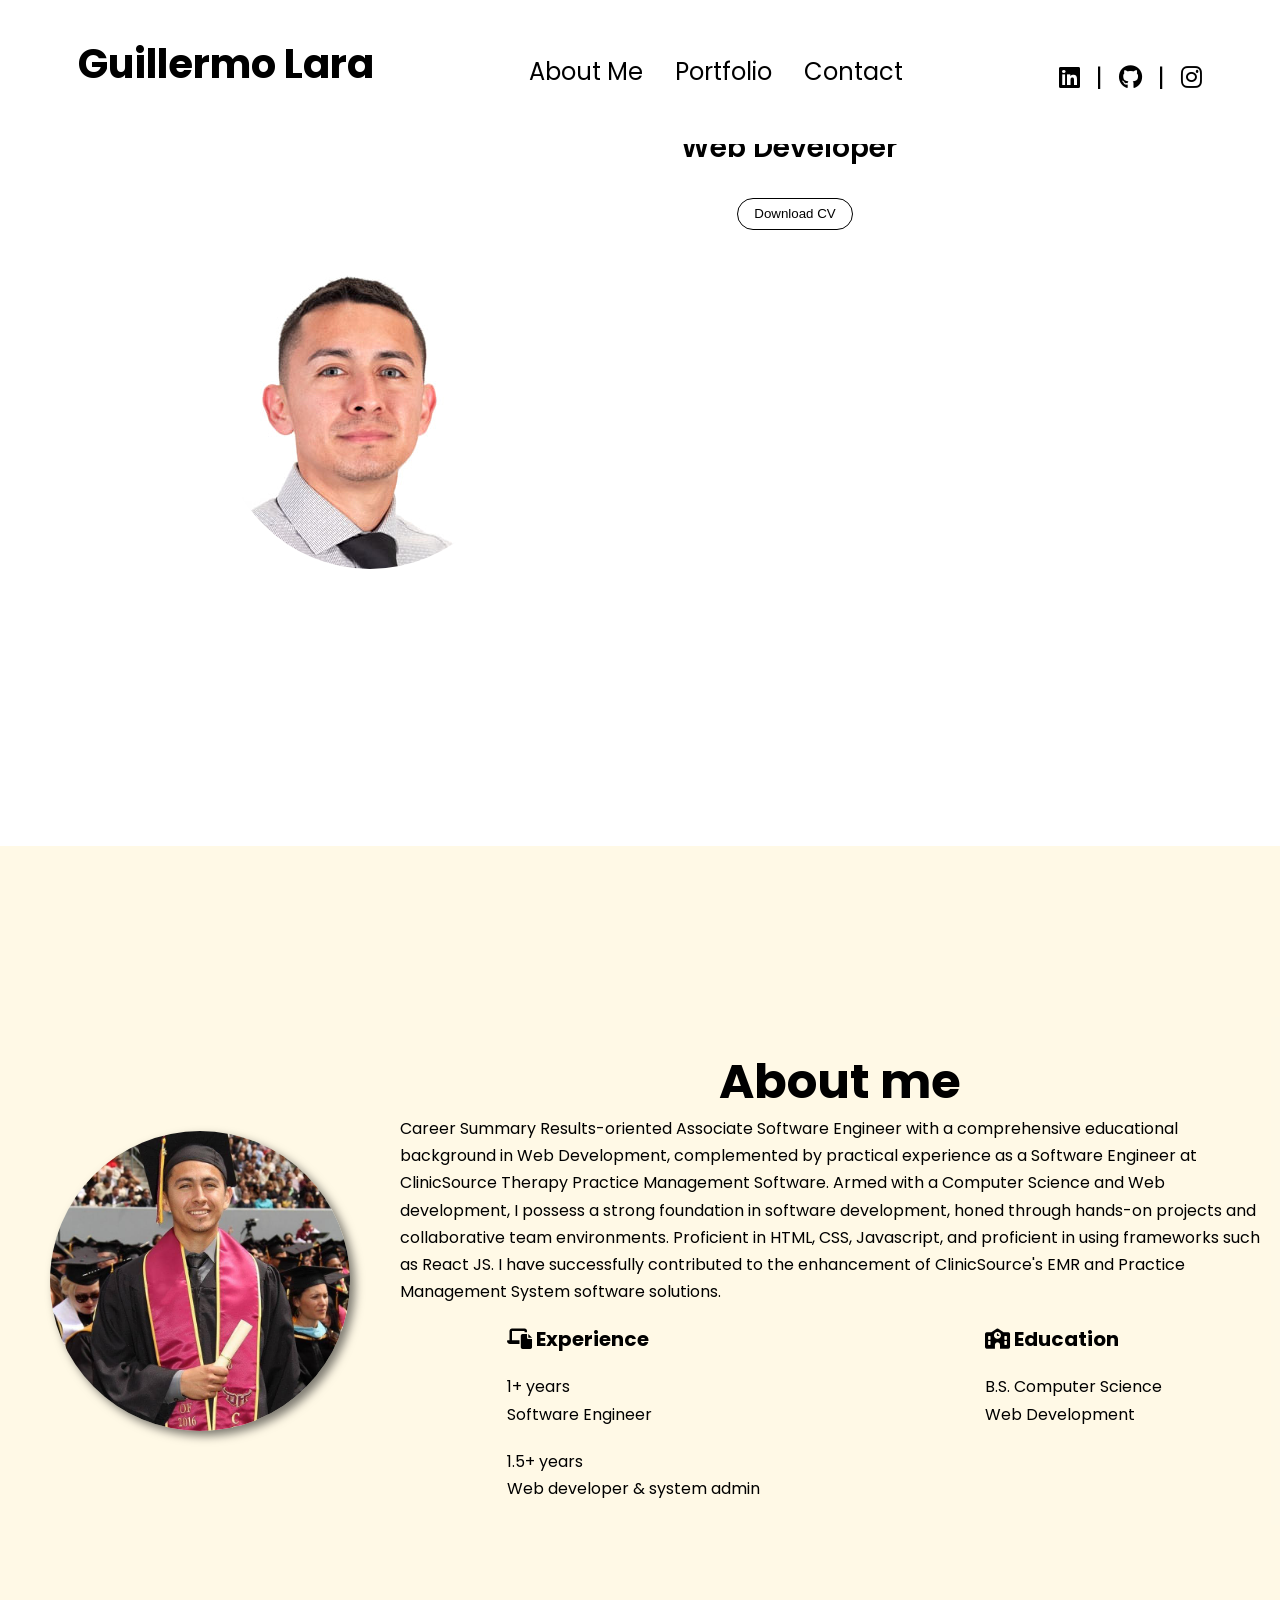
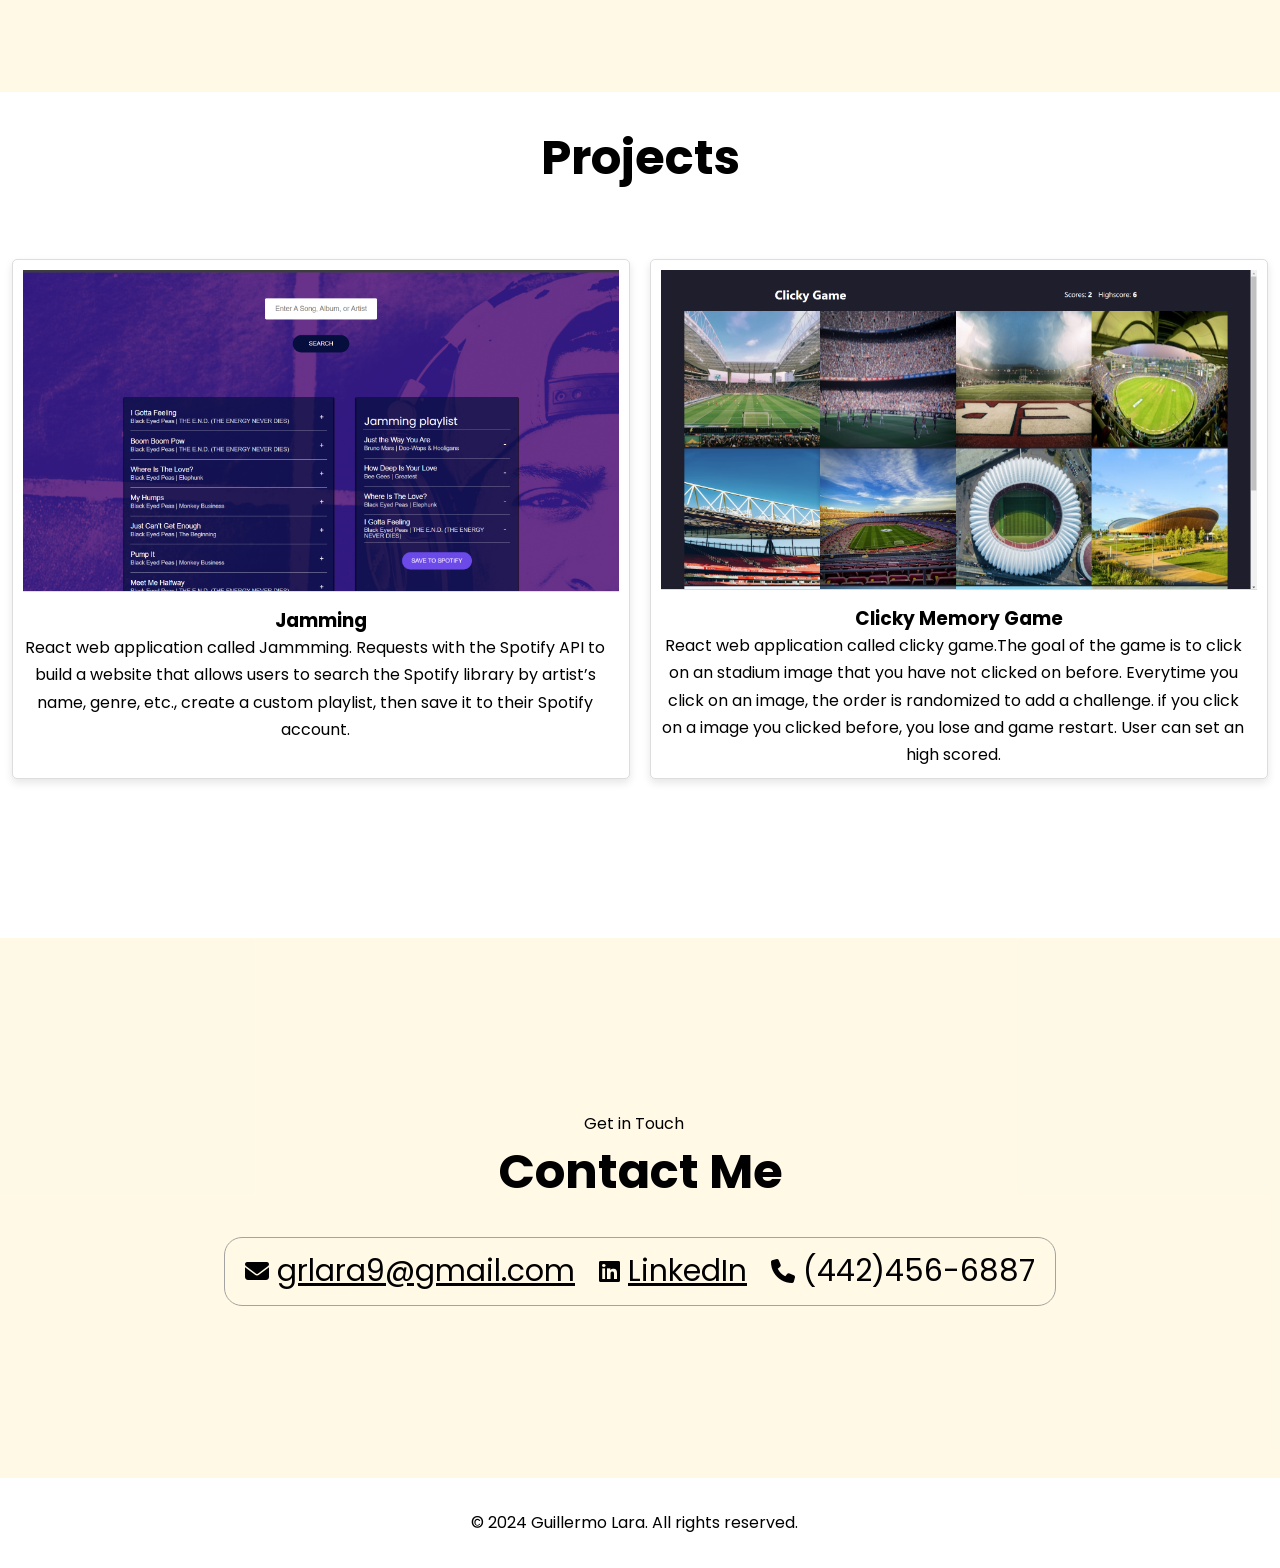
==== commit dee6c770: "update aboutmen section" ====
--- a/index.html
+++ b/index.html
@@ -100,6 +100,7 @@
       </div>
 
       <div class="detail-container">
+        <h1 class="title">About me</h1>
         <p class="text-sm">
           Career Summary Results-oriented Associate Software Engineer with a
           comprehensive educational background in Web Development, complemented
@@ -130,6 +131,7 @@
       </div>
     </section>
     <section id="portfolio">
+      <h1 class="title">Projects</h1>
       <div class="project-grid-col">
         <div class="project">
           <a href="https://jamming-musicplayer.netlify.app/"
--- a/style.css
+++ b/style.css
@@ -245,10 +245,10 @@
 
 .project-grid-col {
   display: grid;
-  grid-template-columns: repeat(auto-fill, minmax(250px, 1fr));
+  grid-template-columns: 1fr 1fr;
   gap: 20px;
   justify-items: center;
-  margin-top: 18px;
+  margin: 68px 12px;
 }
 
 .social-icons {
@@ -426,21 +426,16 @@
 }
 
 footer {
-  text-align: center;
+  height: 10vh;
+  width: 100%;
+  display: flex;
+  align-items: center;
+  justify-content: center;
 }
 
 .footer-container {
-  width: 100%;
-  max-width: 1440px;
-  margin: 0 auto;
-  padding: 0 30px 30px;
-}
-
-.social {
-  display: flex;
-  justify-content: center;
-  align-items: center;
-  margin: 8px 0;
+  width: 50%;
+  text-align: center;
 }
 
 @media (max-width: 1220px) {
@@ -488,6 +483,7 @@
 
   #aboutme {
     grid-template-columns: 1fr;
+    padding-bottom: 18px;
   }
 
   p {
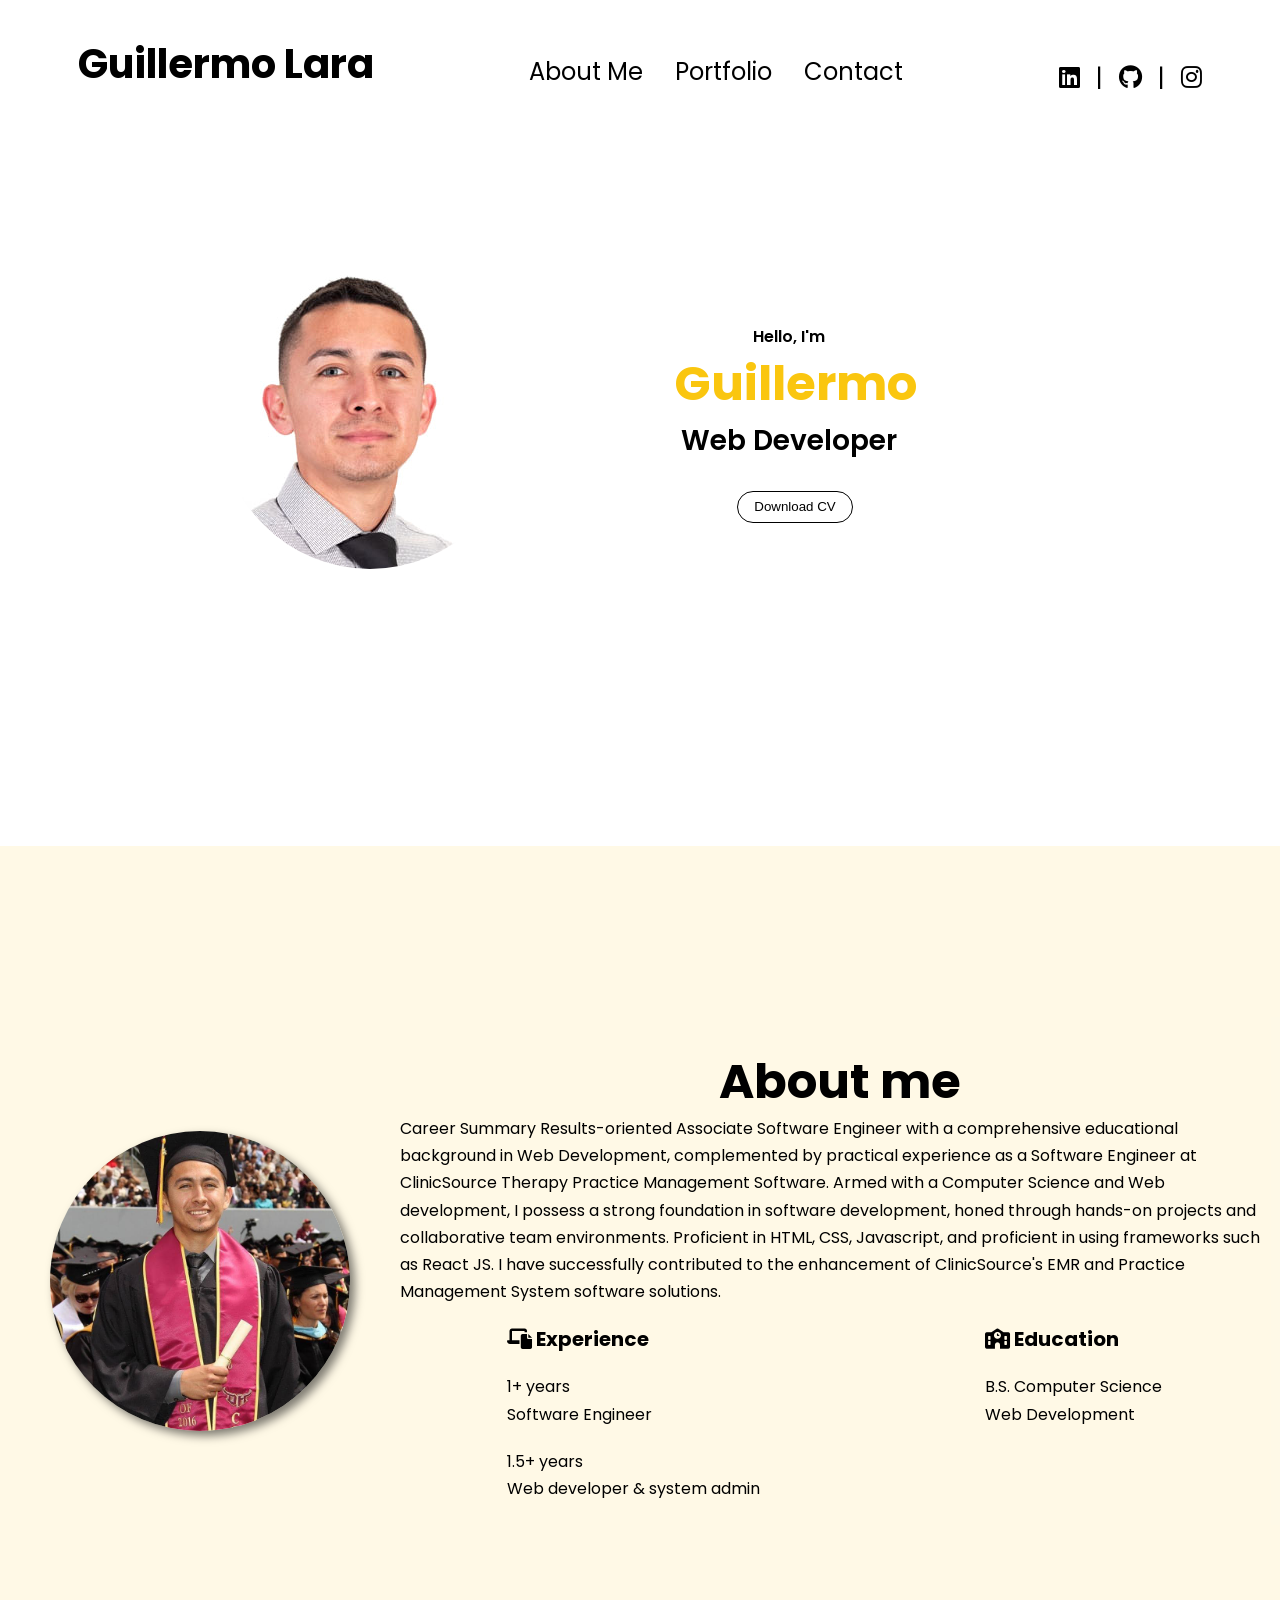
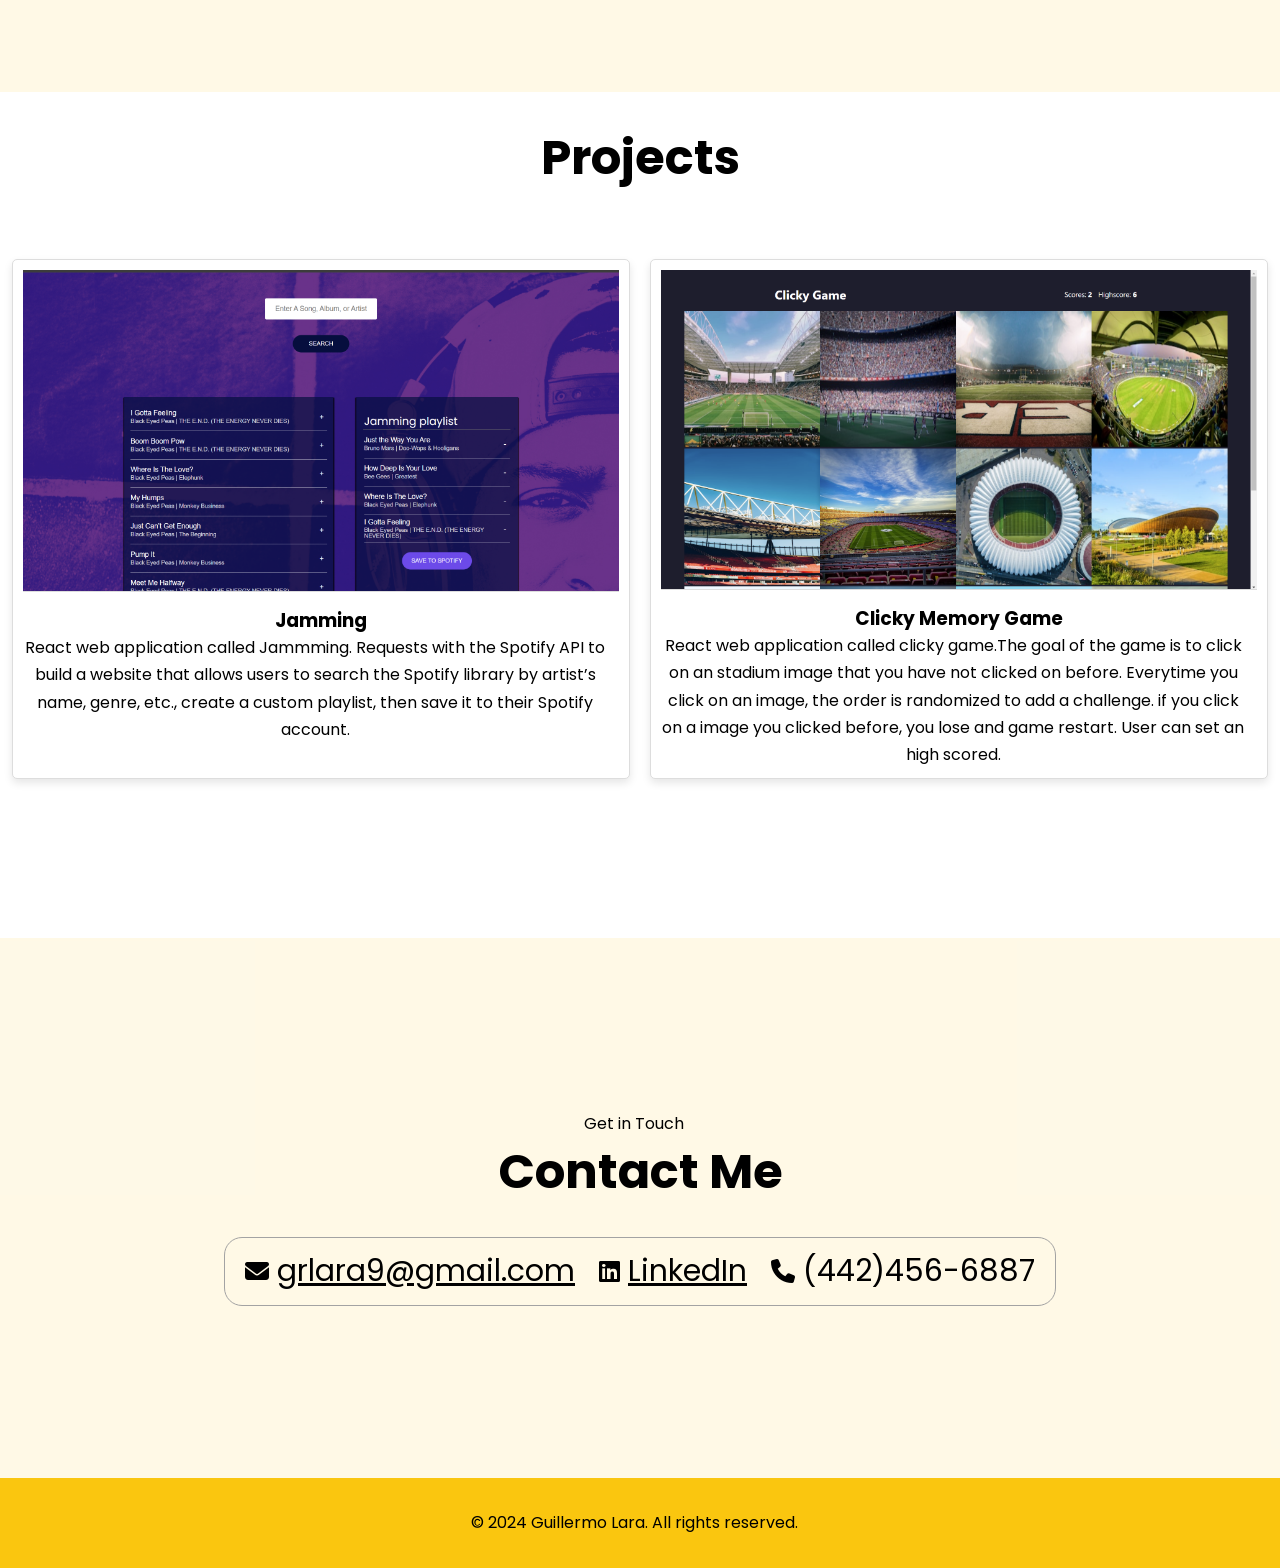
==== commit 4db38df9: "made last updates to add new color to footer and titles" ====
--- a/index.html
+++ b/index.html
@@ -80,7 +80,9 @@
       </div>
       <div class="section__text">
         <p class="section__text__p1">Hello, I'm</p>
-        <h1 class="title">Guillermo</h1>
+        <h1 class="title">
+          <span style="color: var(--color-primary)">Guillermo</span>
+        </h1>
         <p class="section__text__p2">Web Developer</p>
         <div class="btn-container">
           <button
--- a/style.css
+++ b/style.css
@@ -324,6 +324,10 @@
 /*landing page*/
 .section__text {
   text-align: center;
+  flex-direction: column;
+  display: flex;
+  align-items: center;
+  justify-content: center;
 }
 
 .section__text p {
@@ -431,6 +435,7 @@
   display: flex;
   align-items: center;
   justify-content: center;
+  background: var(--color-primary);
 }
 
 .footer-container {
